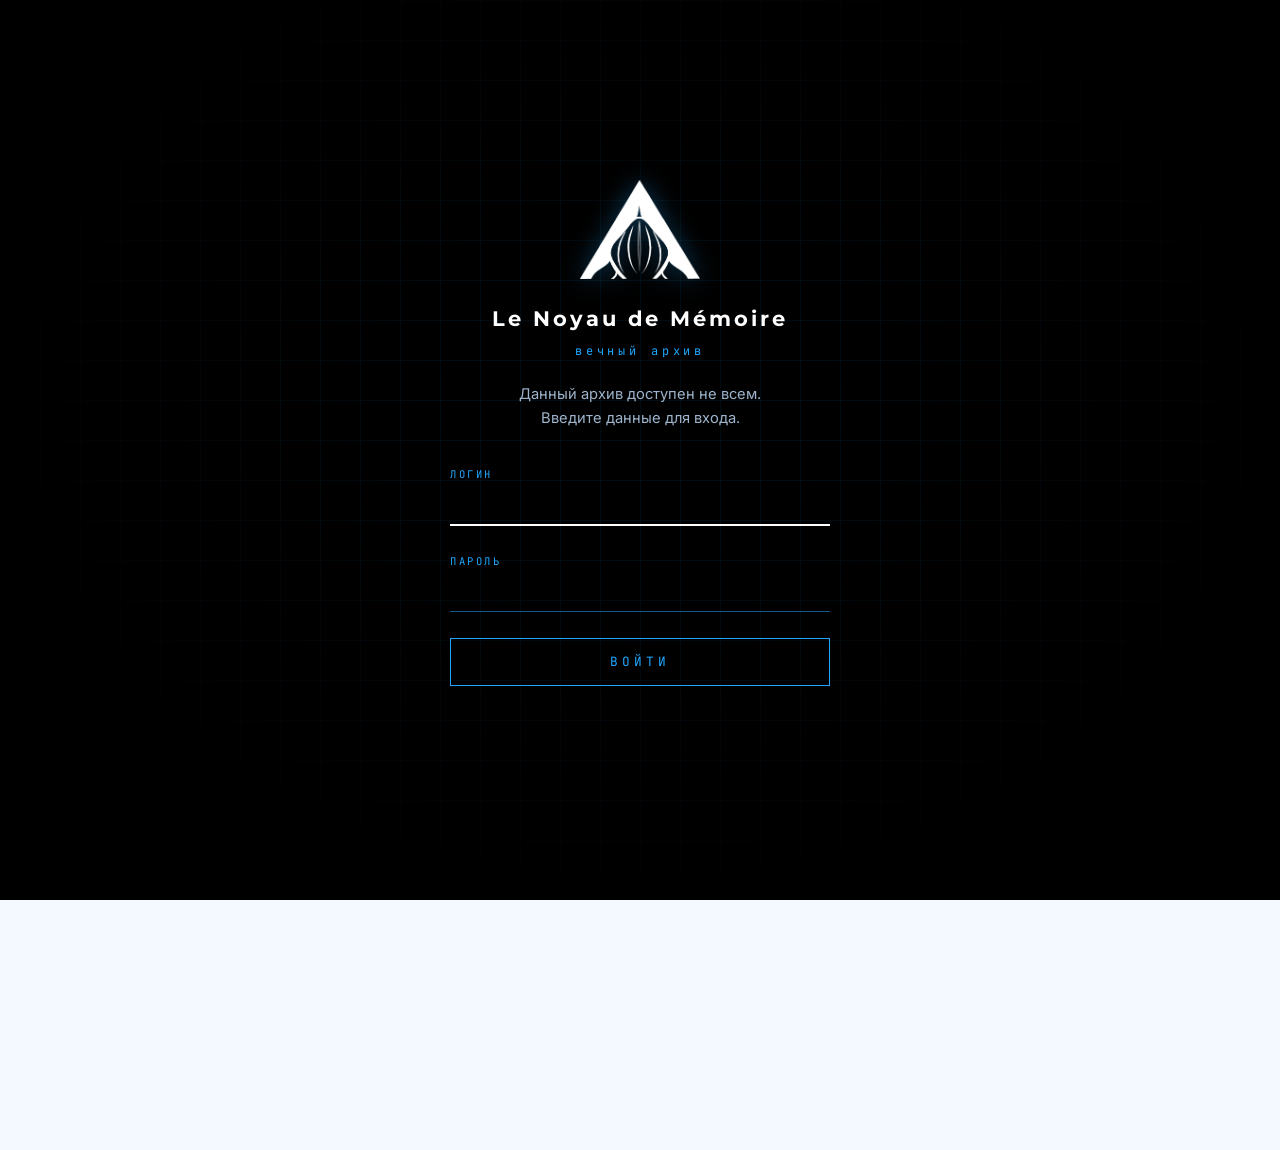
==== index.html @ b9aa5732 "Add files via upload" ====
<!doctype html>
<html lang="ru">
  <head>
    <meta charset="UTF-8" />
    <meta name="viewport" content="width=device-width, initial-scale=1.0" />
    <meta name="robots" content="noindex" />
    <title>Le Noyau de Mémoire — вечный архив</title>
    <link rel="icon" href="data:image/svg+xml,%3Csvg xmlns='http://www.w3.org/2000/svg' viewBox='0 0 32 32'%3E%3Crect width='32' height='32' rx='7' fill='%23000'/%3E%3Ccircle cx='16' cy='16' r='6' fill='%23fff'/%3E%3C/svg%3E" />
    <link rel="preconnect" href="https://fonts.googleapis.com" />
    <link rel="preconnect" href="https://fonts.gstatic.com" crossorigin />
    <link href="https://fonts.googleapis.com/css2?family=Cormorant+Garamond:wght@400;500;600&family=Inter:wght@400;500;600&family=JetBrains+Mono:wght@400;500&family=Montserrat:wght@500;600;700&display=swap" rel="stylesheet" />
    <link rel="stylesheet" href="css/style.css" />
  </head>
  <body class="is-locked">
    <div class="login" id="login">
      <form class="login-card" id="login-form" autocomplete="off" novalidate>
        <div class="login-sigil"><img class="sigil" src="images/logo.png" width="220" height="182" alt="Символ архива" /></div>
        <h2 class="login-name">Le Noyau de Mémoire</h2>
        <p class="login-sub">вечный архив</p>
        <p class="login-warning">Данный архив доступен не всем.<br />Введите данные для входа.</p>
        <label class="login-field">
          <span>ЛОГИН</span>
          <input type="text" id="login-name" autocomplete="off" autocapitalize="off" spellcheck="false" />
        </label>
        <label class="login-field">
          <span>ПАРОЛЬ</span>
          <input type="password" id="login-password" autocomplete="off" />
        </label>
        <button type="submit" class="login-submit">ВОЙТИ</button>
        <p class="login-message" id="login-message" role="status"></p>
      </form>
    </div>
    <div class="grid-backdrop" aria-hidden="true"></div>
    <div class="scan-line" aria-hidden="true"></div>
    <div class="shell" id="shell">
      <header class="site-header">
        <div class="brand">
          <span class="brand-name">Le Noyau de Mémoire</span>
          <span class="brand-sub">вечный архив</span>
        </div>
        <dl class="status-list">
          <div class="status-item">
            <dt>SYSTEM STATUS</dt>
            <dd>ACTIVE <button type="button" class="secret-dot" id="secret-dot" aria-label="Индикатор состояния"></button></dd>
          </div>
          <div class="status-item"><dt>ACCESS LEVEL</dt><dd>RESTRICTED</dd></div>
          <div class="status-item"><dt>SESSION</dt><dd id="session-id"></dd></div>
        </dl>
      </header>
      <section class="hero">
        <div class="hero-top">
          <div class="hero-main">
            <h1 class="hero-title">АРХИВ ЗАСЕКРЕЧЕННЫХ ДАННЫХ</h1>
            <p class="hero-sub">RESTRICTED ACCESS // UNKNOWN ORIGIN</p>
            <p class="hero-text" id="hero-text"></p>
          </div>
          <aside class="hero-emblem">
            <img class="sigil" src="images/logo.png" width="220" height="182" alt="Символ архива" />
            <span class="emblem-caption">SIGIL 001 // LE NOYAU</span>
          </aside>
        </div>
        <dl class="meta-grid" id="meta-grid"></dl>
        <div class="notice" id="notice" role="note"></div>
      </section>
      <nav class="tabs" id="tabs" role="tablist" aria-label="Разделы архива"></nav>
      <main class="panel" id="panel" role="tabpanel"></main>
      <footer class="site-footer">
        <span>LE NOYAU DE MÉMOIRE // ВЕЧНЫЙ АРХИВ</span>
        <span>RECORDS PRESERVED</span>
        <span>END OF AVAILABLE DATA</span>
        <span class="footer-status">SYSTEM STATUS: OPERATIONAL</span>
      </footer>
    </div>
    <script src="js/data.js"></script>
    <script src="js/images.js"></script>
    <script src="js/main.js"></script>
    <script src="js/login.js"></script>
  </body>
</html>
---- css/style.css ----
:root {
  --white: #ffffff;
  --cold-white: #f4f9ff;
  --ice: #e6f1fc;
  --pale-blue: #cfe4f8;
  --electric: #1fa7ff;
  --steel: #5d7a99;
  --grey: #8a9bb0;
  --graphite: #1c2430;
  --navy: #07122b;
  --ink: #0e1a2e;
  --font-display: 'Montserrat', 'Segoe UI', Arial, sans-serif;
  --font-body: 'Inter', 'Segoe UI', Arial, sans-serif;
  --font-mono: 'JetBrains Mono', 'Consolas', 'Courier New', monospace;
  --font-serif: 'Cormorant Garamond', Georgia, 'Times New Roman', serif;
}

* { box-sizing: border-box; margin: 0; padding: 0; }

html, body { min-height: 100%; overflow-x: hidden; }

body {
  background: var(--cold-white);
  color: var(--ink);
  font-family: var(--font-body);
  font-size: 17px;
  line-height: 1.7;
  -webkit-font-smoothing: antialiased;
}

button { font: inherit; color: inherit; background: none; border: 0; cursor: pointer; }
button:focus-visible { outline: 2px solid var(--electric); outline-offset: 2px; }
.mono { font-family: var(--font-mono); letter-spacing: 0.06em; }
.muted { color: var(--steel); font-size: 0.9rem; }

.grid-backdrop {
  position: fixed; inset: 0; z-index: 0; pointer-events: none;
  background-image:
    linear-gradient(rgba(31,167,255,0.07) 1px, transparent 1px),
    linear-gradient(90deg, rgba(31,167,255,0.07) 1px, transparent 1px),
    linear-gradient(rgba(31,167,255,0.14) 1px, transparent 1px),
    linear-gradient(90deg, rgba(31,167,255,0.14) 1px, transparent 1px);
  background-size: 24px 24px, 24px 24px, 120px 120px, 120px 120px;
  mask-image: radial-gradient(ellipse at 50% 30%, #000 30%, transparent 85%);
  -webkit-mask-image: radial-gradient(ellipse at 50% 30%, #000 30%, transparent 85%);
}

.scan-line {
  position: fixed; left: 0; right: 0; top: 0; height: 2px; z-index: 1; pointer-events: none;
  background: linear-gradient(90deg, transparent, var(--electric), transparent);
  opacity: 0.35;
  animation: scan 14s linear infinite;
}

@keyframes scan { from { transform: translateY(-4vh); } to { transform: translateY(104vh); } }

.shell {
  position: relative; z-index: 2; max-width: 1180px; margin: 0 auto;
  padding: 0 24px 32px; transition: opacity 0.9s ease, filter 0.9s ease;
}
.shell.is-fading, .shell.is-message { opacity: 0; filter: blur(3px); }

.site-header {
  display: flex; flex-wrap: wrap; justify-content: space-between; align-items: flex-end; gap: 16px;
  padding: 22px 0 16px; border-bottom: 1px solid var(--electric);
  box-shadow: 0 1px 12px rgba(31,167,255,0.25);
}
.brand { display: flex; flex-direction: column; }
.brand-name { font-family: var(--font-display); font-weight: 700; letter-spacing: 0.14em; font-size: 1.1rem; }
.brand-sub { font-family: var(--font-mono); font-size: 0.68rem; letter-spacing: 0.22em; color: var(--steel); }

.status-list { display: flex; flex-wrap: wrap; gap: 8px 28px; font-family: var(--font-mono); font-size: 0.7rem; letter-spacing: 0.12em; }
.status-item { display: flex; flex-direction: column; }
.status-item dt { color: var(--grey); }
.status-item dd { display: flex; align-items: center; gap: 6px; color: var(--graphite); }

.secret-dot {
  position: relative; width: 22px; height: 22px; margin: -6px -4px; border-radius: 50%;
}
.secret-dot::before {
  content: ''; position: absolute; top: 50%; left: 50%; width: 7px; height: 7px; margin: -3.5px 0 0 -3.5px;
  border-radius: 50%; background: var(--electric);
  box-shadow: 0 0 6px rgba(31,167,255,0.7);
  animation: pulse 2.6s ease-in-out infinite;
}
.secret-dot[data-level='1']::before { box-shadow: 0 0 9px 1px var(--electric); }
.secret-dot[data-level='2']::before { box-shadow: 0 0 12px 3px var(--electric); }
.secret-dot[data-level='3']::before { box-shadow: 0 0 16px 5px var(--electric); background: #6fcaff; }
.secret-dot[data-level='4']::before { box-shadow: 0 0 22px 8px var(--electric); background: #b4e4ff; }

@keyframes pulse { 0%, 100% { opacity: 0.55; } 50% { opacity: 1; } }

.hero { text-align: center; padding: 56px 0 36px; animation: rise 0.8s ease both; }
.hero-title {
  font-family: var(--font-display); font-weight: 700; font-size: clamp(1.35rem, 4.6vw, 3.3rem);
  letter-spacing: 0.07em; line-height: 1.1; color: var(--navy);
}
.hero-sub { margin-top: 14px; font-family: var(--font-mono); font-size: 0.82rem; letter-spacing: 0.3em; color: var(--electric); }
.hero-text { max-width: 620px; margin: 26px auto 0; font-size: 1.05rem; color: var(--graphite); }

.meta-grid {
  display: flex; flex-wrap: wrap; justify-content: center; gap: 0; margin: 38px auto 0;
  max-width: 900px; background: var(--navy); color: var(--cold-white);
  border-top: 2px solid var(--electric);
}
.meta-grid > div { flex: 1 1 150px; padding: 14px 18px; text-align: left; border-left: 1px solid rgba(31,167,255,0.3); }
.meta-grid > div:first-child { border-left: 0; }
.meta-grid dt { font-family: var(--font-mono); font-size: 0.62rem; letter-spacing: 0.2em; color: var(--electric); }
.meta-grid dd { font-family: var(--font-mono); font-size: 0.86rem; letter-spacing: 0.08em; }

.tabs {
  display: flex; gap: 4px; overflow-x: auto; border-bottom: 1px solid var(--pale-blue);
  scrollbar-width: none;
}
.tabs::-webkit-scrollbar { display: none; }
.tab {
  flex: 0 0 auto; display: flex; align-items: baseline; gap: 10px; min-height: 48px; padding: 10px 18px;
  font-family: var(--font-mono); font-size: 0.78rem; letter-spacing: 0.14em; color: var(--steel);
  border-bottom: 2px solid transparent; transition: color 0.25s, border-color 0.25s, background 0.25s;
}
.tab:hover { color: var(--navy); background: rgba(31,167,255,0.06); }
.tab[aria-selected='true'] {
  color: var(--navy); border-bottom-color: var(--electric);
  background: linear-gradient(to top, rgba(31,167,255,0.14), transparent);
}
.tab-number { color: var(--electric); }

.panel { padding: 36px 0 20px; animation: rise 0.5s ease both; min-height: 320px; }

@keyframes rise { from { opacity: 0; transform: translateY(10px); } to { opacity: 1; transform: none; } }

.panel-title, .doc-title { font-family: var(--font-display); font-weight: 600; letter-spacing: 0.04em; color: var(--navy); }
.panel-title { font-size: 1.5rem; margin-bottom: 12px; }

.overview { display: grid; grid-template-columns: 1.2fr 1fr; gap: 32px; align-items: start; }
.overview-text p + p { margin-top: 10px; }
.featured {
  background: var(--navy); color: var(--cold-white); padding: 26px; position: relative;
  border-left: 3px solid var(--electric);
  box-shadow: 0 0 0 1px rgba(31,167,255,0.25), 0 12px 40px rgba(7,18,43,0.18);
}
.featured-tag, .restricted-tag { font-family: var(--font-mono); font-size: 0.66rem; letter-spacing: 0.22em; color: var(--electric); }
.featured h4 { font-family: var(--font-display); font-size: 1.25rem; margin: 8px 0; }
.featured p { font-size: 0.95rem; color: #c9dcf0; }
.featured-link {
  margin-top: 18px; padding: 10px 16px; font-family: var(--font-mono); font-size: 0.72rem; letter-spacing: 0.18em;
  border: 1px solid var(--electric); color: var(--electric); transition: background 0.25s, color 0.25s;
}
.featured-link:hover { background: var(--electric); color: var(--navy); }

.documents { display: grid; grid-template-columns: 220px 1fr; gap: 40px; align-items: start; }
.doc-list { list-style: none; position: sticky; top: 16px; }
.doc-list-item {
  display: flex; flex-direction: column; width: 100%; text-align: left; padding: 12px 14px;
  border-left: 2px solid var(--pale-blue); font-size: 0.92rem; line-height: 1.35; transition: all 0.25s;
}
.doc-list-item .mono { font-size: 0.68rem; color: var(--electric); }
.doc-list-item:hover, .doc-list-item[aria-current='true'] { border-left-color: var(--electric); background: rgba(31,167,255,0.08); }

.doc-reader {
  max-width: 720px; padding: 34px 40px; background: rgba(255,255,255,0.78);
  border: 1px solid var(--pale-blue); border-top: 2px solid var(--electric);
  box-shadow: 0 10px 40px rgba(31,100,170,0.08); animation: rise 0.5s ease both;
}
.doc-meta { display: flex; flex-wrap: wrap; gap: 6px 22px; font-size: 0.68rem; color: var(--steel); padding-bottom: 14px; border-bottom: 1px solid var(--pale-blue); }
.doc-title { font-size: clamp(1.5rem, 4vw, 2.1rem); margin: 22px 0 8px; line-height: 1.2; }
.doc-section { margin-top: 34px; }
.doc-heading {
  font-family: var(--font-display); font-weight: 600; font-size: 1.15rem; letter-spacing: 0.1em; text-transform: uppercase;
  padding-bottom: 8px; margin-bottom: 14px; border-bottom: 1px solid var(--electric); color: var(--navy);
}
.doc-subheading { font-family: var(--font-display); font-size: 1rem; font-weight: 600; margin: 22px 0 6px; color: var(--steel); }
.doc-section p { margin-bottom: 12px; }
.doc-section ul { margin: 0 0 14px 4px; list-style: none; }
.doc-section li { position: relative; padding-left: 22px; margin-bottom: 4px; }
.doc-section li::before { content: ''; position: absolute; left: 2px; top: 0.78em; width: 8px; height: 1px; background: var(--electric); }
.doc-empty { font-family: var(--font-mono); font-size: 0.78rem; letter-spacing: 0.14em; color: var(--grey); border: 1px dashed var(--pale-blue); padding: 14px; }

.restricted-block {
  margin: 22px 0; padding: 22px 26px; background: var(--navy); color: var(--cold-white);
  border-left: 3px solid var(--electric); box-shadow: inset 0 0 40px rgba(31,167,255,0.08);
}
.restricted-block h4 { font-family: var(--font-display); font-size: 1.1rem; margin: 6px 0 12px; }
.restricted-block li::before { background: var(--electric); }
.restricted-panel { max-width: 720px; }

.records { display: flex; flex-direction: column; }
.record-row {
  display: grid; grid-template-columns: 110px 1fr 110px 110px; gap: 16px; align-items: center; text-align: left;
  padding: 14px 12px; border-bottom: 1px solid var(--pale-blue); font-size: 0.95rem; transition: background 0.25s;
}
button.record-row:hover { background: rgba(31,167,255,0.08); }
.record-head { font-size: 0.66rem; color: var(--grey); letter-spacing: 0.2em; }
.record-row .mono { font-size: 0.74rem; }

.evidence {
  display: grid; grid-template-columns: repeat(4, 1fr); gap: 22px; max-width: 980px; margin: 0 auto;
}

.frame {
  position: relative; padding: 10px; background: rgba(255,255,255,0.6); border: 1px solid rgba(31,167,255,0.55);
  box-shadow: inset 0 0 18px rgba(31,167,255,0.1), 0 0 0 rgba(31,167,255,0);
  transition: box-shadow 0.35s, transform 0.35s; backdrop-filter: blur(4px);
}
.frame:hover { transform: translateY(-3px); box-shadow: inset 0 0 18px rgba(31,167,255,0.18), 0 0 22px rgba(31,167,255,0.35); }
.frame-window {
  position: relative; display: flex; align-items: center; justify-content: center; width: 100%; aspect-ratio: 1 / 1;
  overflow: hidden; background: var(--ice);
}
.frame-window img { max-width: 100%; max-height: 100%; width: auto; height: auto; object-fit: contain; transition: transform 0.5s; }
.frame:hover .frame-window img { transform: scale(1.04); }
.frame-scan {
  position: absolute; left: 0; right: 0; top: 0; height: 40%; pointer-events: none;
  background: linear-gradient(to bottom, transparent, rgba(31,167,255,0.16), transparent);
  animation: hologram 5s ease-in-out infinite;
}
@keyframes hologram { 0% { transform: translateY(-100%); } 100% { transform: translateY(260%); } }
.frame-placeholder {
  font-family: var(--font-mono); font-size: 0.7rem; letter-spacing: 0.2em; color: var(--steel); text-align: center; padding: 8px;
  background-image: repeating-linear-gradient(45deg, rgba(31,167,255,0.08) 0 6px, transparent 6px 12px);
  width: 100%; height: 100%; display: flex; align-items: center; justify-content: center;
}
.frame figcaption { display: flex; flex-direction: column; margin-top: 10px; font-family: var(--font-mono); font-size: 0.6rem; letter-spacing: 0.14em; color: var(--steel); }
.frame-number { color: var(--navy); font-size: 0.68rem; }
.frame-status { color: var(--electric); }
.corner { position: absolute; width: 12px; height: 12px; border: 0 solid var(--electric); }
.corner-tl { top: -1px; left: -1px; border-top-width: 2px; border-left-width: 2px; }
.corner-tr { top: -1px; right: -1px; border-top-width: 2px; border-right-width: 2px; }
.corner-bl { bottom: -1px; left: -1px; border-bottom-width: 2px; border-left-width: 2px; }
.corner-br { bottom: -1px; right: -1px; border-bottom-width: 2px; border-right-width: 2px; }

.lightbox {
  position: fixed; inset: 0; z-index: 50; display: flex; align-items: center; justify-content: center; padding: 24px;
  background: rgba(7,18,43,0.92); cursor: zoom-out; animation: fade 0.3s ease both;
}
.lightbox img { max-width: 100%; max-height: 88vh; object-fit: contain; border: 1px solid var(--electric); box-shadow: 0 0 40px rgba(31,167,255,0.3); }
.lightbox-label { position: absolute; bottom: 18px; font-family: var(--font-mono); font-size: 0.68rem; letter-spacing: 0.2em; color: var(--electric); }

@keyframes fade { from { opacity: 0; } to { opacity: 1; } }

.site-footer {
  display: flex; flex-wrap: wrap; justify-content: space-between; gap: 8px 24px; margin-top: 56px; padding-top: 14px;
  border-top: 1px solid var(--electric); font-family: var(--font-mono); font-size: 0.64rem; letter-spacing: 0.18em; color: var(--steel);
}
.footer-status { color: var(--electric); }

.transmission {
  position: fixed; inset: 0; z-index: 100; display: flex; align-items: center; justify-content: center;
  background: var(--navy); opacity: 0; animation: fade 0.9s ease forwards;
}
.transmission span { opacity: 0; font-family: var(--font-mono); letter-spacing: 0.4em; font-size: clamp(0.8rem, 3vw, 1.1rem); color: var(--electric); text-shadow: 0 0 12px rgba(31,167,255,0.7); }
.transmission.is-message span { animation: fade 0.8s ease 0.1s forwards, flicker 1.6s steps(1) 0.9s; }

@keyframes flicker { 0% { opacity: 1; } 35% { opacity: 0.55; } 40% { opacity: 1; } 70% { opacity: 0.7; } 100% { opacity: 1; } }

.signal { position: fixed; inset: 0; background: #02040a; overflow: hidden; animation: fade 1.2s ease both; }
.signal-image { position: absolute; inset: 0; width: 100%; height: 100%; object-fit: contain; animation: shimmer 7s ease-in-out infinite; }
.signal-placeholder {
  position: absolute; inset: 0;
  background:
    repeating-radial-gradient(circle at 50% 45%, transparent 0 46px, rgba(31,167,255,0.18) 47px 48px),
    radial-gradient(circle at 50% 45%, #0b1d3f 0%, #02040a 70%);
}
.signal-noise {
  position: absolute; inset: 0; pointer-events: none; opacity: 0.07; mix-blend-mode: screen;
  background-image: repeating-linear-gradient(0deg, rgba(255,255,255,0.8) 0 1px, transparent 1px 3px);
  animation: noise 0.6s steps(3) infinite;
}
.signal-caption {
  position: absolute; left: 0; right: 0; bottom: 6vh; padding: 0 16px; text-align: center; opacity: 0;
  font-family: var(--font-serif); font-weight: 500; font-size: clamp(2rem, 6vw, 4rem); letter-spacing: 0.14em;
  color: #e4f3ff; text-shadow: 0 0 18px rgba(31,167,255,0.75), 0 2px 18px rgba(0,0,0,0.9);
}
.signal-caption.is-visible { animation: caption 2.4s ease 0.6s forwards; }
.signal-exit {
  position: absolute; top: 14px; right: 16px; min-width: 44px; min-height: 44px; font-family: var(--font-mono);
  font-size: 0.64rem; letter-spacing: 0.2em; color: rgba(160,210,255,0.28); transition: color 0.3s;
}
.signal-exit:hover { color: rgba(160,210,255,0.9); }

@keyframes caption { from { opacity: 0; transform: translateY(8px); filter: blur(6px); } to { opacity: 1; transform: none; filter: none; } }
@keyframes shimmer { 0%, 100% { opacity: 1; } 48% { opacity: 1; } 50% { opacity: 0.93; } 52% { opacity: 1; } }
@keyframes noise { 0% { transform: translateY(0); } 100% { transform: translateY(3px); } }

@media (max-width: 960px) {
  .evidence { grid-template-columns: repeat(2, 1fr); max-width: 560px; }
  .overview, .documents { grid-template-columns: 1fr; }
  .doc-list { position: static; display: flex; overflow-x: auto; }
  .doc-list-item { white-space: nowrap; }
}

@media (max-width: 640px) {
  body { font-size: 16px; }
  .shell { padding: 0 16px 24px; }
  .hero { padding: 36px 0 28px; }
  .doc-reader { padding: 22px 18px; }
  .meta-grid > div { flex-basis: 50%; border-left: 0; border-top: 1px solid rgba(31,167,255,0.25); }
  .record-row { grid-template-columns: 1fr 1fr; gap: 4px 12px; }
  .record-head { display: none; }
  .evidence { gap: 14px; }
  .site-footer { flex-direction: column; }
}

@media (prefers-reduced-motion: reduce) {
  *, *::before, *::after { animation-duration: 0.01ms !important; animation-iteration-count: 1 !important; transition-duration: 0.01ms !important; }
  .scan-line { display: none; }
}

.signal-body { overflow: hidden; background: #02040a; }
.signal-image { display: none; }
.signal-image.is-ready { display: block; }
.signal-placeholder { display: none; }
.signal-placeholder.is-ready { display: block; }
a.signal-exit { display: flex; align-items: center; justify-content: center; text-decoration: none; }

.sigil {
  display: block; width: 100%; max-width: 220px; height: auto; --logo-tone: brightness(0);
  filter: var(--logo-tone) drop-shadow(0 0 12px rgba(31,167,255,0.35)); animation: sigil-glow 5s ease-in-out infinite;
}
@keyframes sigil-glow { 0%, 100% { filter: var(--logo-tone) drop-shadow(0 0 8px rgba(31,167,255,0.25)); } 50% { filter: var(--logo-tone) drop-shadow(0 0 18px rgba(31,167,255,0.55)); } }

.hero-top { display: grid; grid-template-columns: 1fr 220px; align-items: center; gap: 32px; }
.hero-emblem { display: flex; flex-direction: column; align-items: center; gap: 10px; }
.emblem-caption { font-family: var(--font-mono); font-size: 0.6rem; letter-spacing: 0.22em; color: var(--steel); text-align: center; }

.notice {
  max-width: 900px; margin: 18px auto 0; padding: 18px 22px; text-align: left; background: rgba(255,255,255,0.85);
  border: 1px solid var(--pale-blue); border-left: 3px solid var(--navy); box-shadow: inset 0 0 24px rgba(31,167,255,0.08);
}
.notice-tag { display: block; margin-bottom: 8px; font-family: var(--font-mono); font-size: 0.66rem; letter-spacing: 0.24em; color: var(--electric); }
.notice-line { display: flex; align-items: center; gap: 12px; font-family: var(--font-display); font-weight: 600; font-size: 0.98rem; line-height: 1.5; color: var(--navy); }
.notice-line + .notice-line { margin-top: 4px; }
.notice-dot { flex: 0 0 auto; width: 7px; height: 7px; border-radius: 50%; background: var(--navy); animation: pulse 2.2s ease-in-out infinite; }

body.is-locked { overflow: hidden; }
body.is-locked .shell, body.is-locked .grid-backdrop, body.is-locked .scan-line { visibility: hidden; }

.login {
  position: fixed; inset: 0; z-index: 200; display: flex; align-items: center; justify-content: center; padding: 24px;
  overflow-y: auto; background: #000; color: #e4f3ff; transition: opacity 0.8s ease;
}
.login::before {
  content: ''; position: absolute; inset: 0; pointer-events: none;
  background-image: linear-gradient(rgba(31,167,255,0.07) 1px, transparent 1px), linear-gradient(90deg, rgba(31,167,255,0.07) 1px, transparent 1px);
  background-size: 40px 40px;
  mask-image: radial-gradient(ellipse at 50% 45%, #000 20%, transparent 75%);
  -webkit-mask-image: radial-gradient(ellipse at 50% 45%, #000 20%, transparent 75%);
}
.login.is-granted { opacity: 0; pointer-events: none; }
.login-card { position: relative; width: 100%; max-width: 380px; margin: auto; text-align: center; }
.login-sigil .sigil { width: 120px; margin: 0 auto 22px; --logo-tone: brightness(1); }
.login-name { font-family: var(--font-display); font-weight: 700; font-size: 1.3rem; letter-spacing: 0.14em; color: #fff; }
.login-sub { margin-top: 4px; font-family: var(--font-mono); font-size: 0.75rem; letter-spacing: 0.32em; color: var(--electric); }
.login-warning { margin: 22px 0 28px; font-size: 0.92rem; line-height: 1.6; color: #9db4cc; }
.login-field { display: block; margin-bottom: 20px; text-align: left; }
.login-field span { font-family: var(--font-mono); font-size: 0.66rem; letter-spacing: 0.24em; color: var(--electric); }
.login-field input {
  display: block; width: 100%; padding: 8px 2px; background: transparent; border: 0; border-radius: 0;
  border-bottom: 1px solid rgba(31,167,255,0.55); outline: none; color: #fff; font-family: var(--font-mono); font-size: 16px; letter-spacing: 0.08em;
}
.login-field input:focus { border-bottom-color: #fff; box-shadow: 0 1px 0 #fff; }
.login-submit {
  width: 100%; min-height: 48px; margin-top: 6px; border: 1px solid var(--electric); color: var(--electric);
  font-family: var(--font-mono); font-size: 0.8rem; letter-spacing: 0.3em; transition: background 0.25s, color 0.25s;
}
.login-submit:hover { background: var(--electric); color: #000; }
.login-message { min-height: 1.6em; margin-top: 16px; font-family: var(--font-mono); font-size: 0.7rem; letter-spacing: 0.18em; color: #e4f3ff; }
.login-card.is-denied { animation: shake 0.4s ease; }
@keyframes shake { 0%, 100% { transform: translateX(0); } 25% { transform: translateX(-8px); } 75% { transform: translateX(8px); } }

@media (max-width: 900px) {
  .hero-top { grid-template-columns: 1fr; gap: 18px; }
  .hero-emblem { order: -1; }
  .sigil { max-width: 130px; }
}
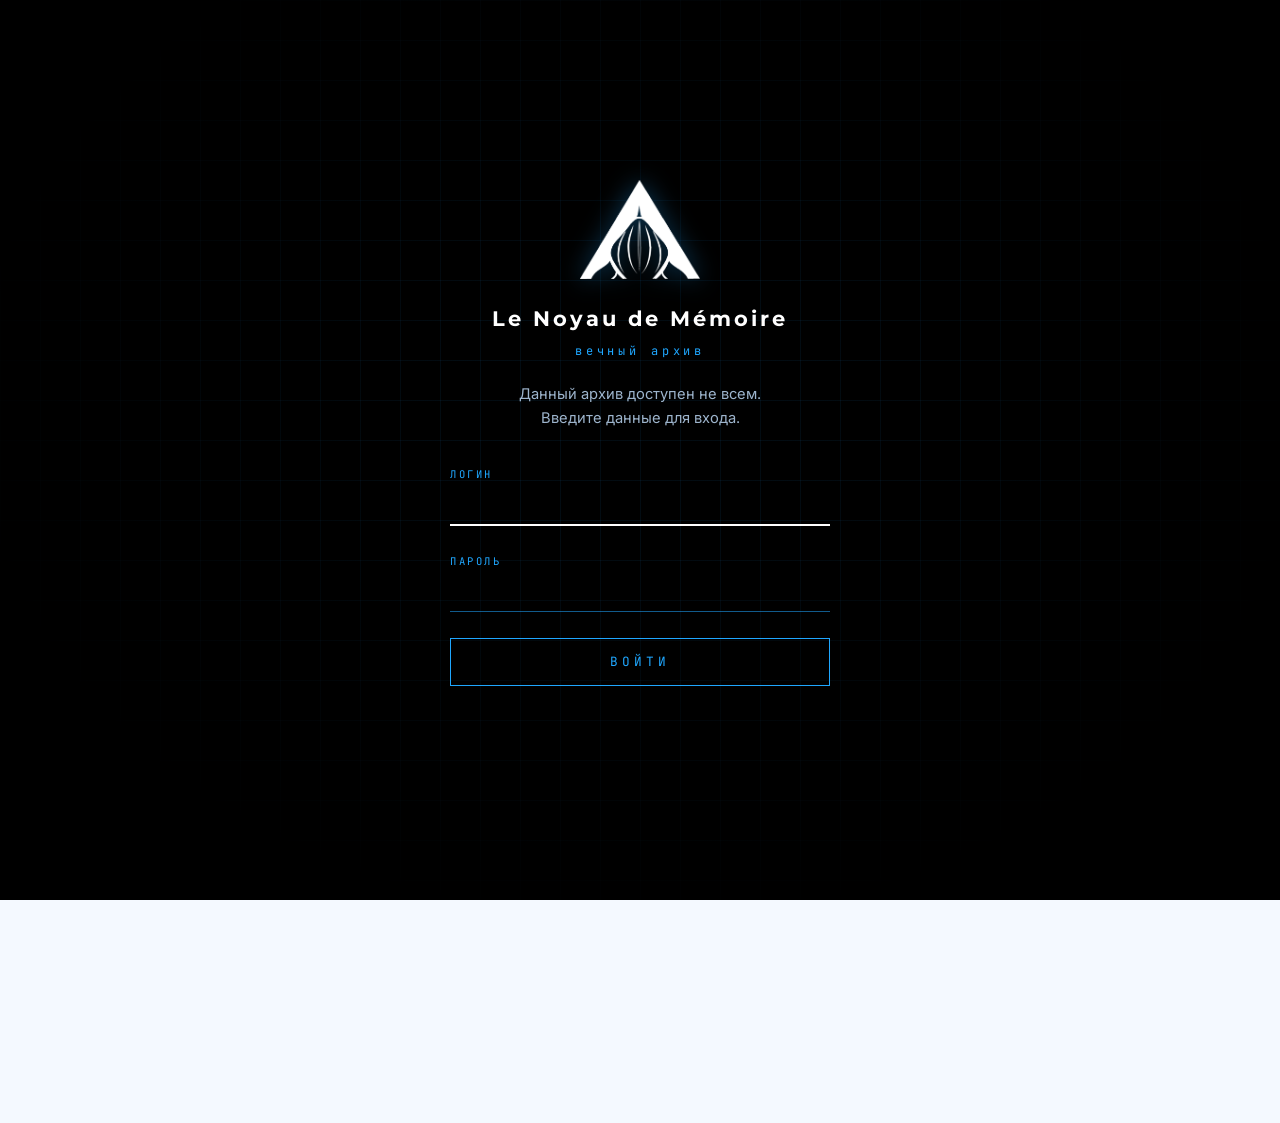
==== commit 1add6d43: "Update index.html" ====
--- a/index.html
+++ b/index.html
@@ -50,7 +50,7 @@
       <section class="hero">
         <div class="hero-top">
           <div class="hero-main">
-            <h1 class="hero-title">АРХИВ ЗАСЕКРЕЧЕННЫХ ДАННЫХ</h1>
+            <h1 class="hero-title">АРХИВ ДАННЫХ AR98</h1>
             <p class="hero-sub">RESTRICTED ACCESS // UNKNOWN ORIGIN</p>
             <p class="hero-text" id="hero-text"></p>
           </div>
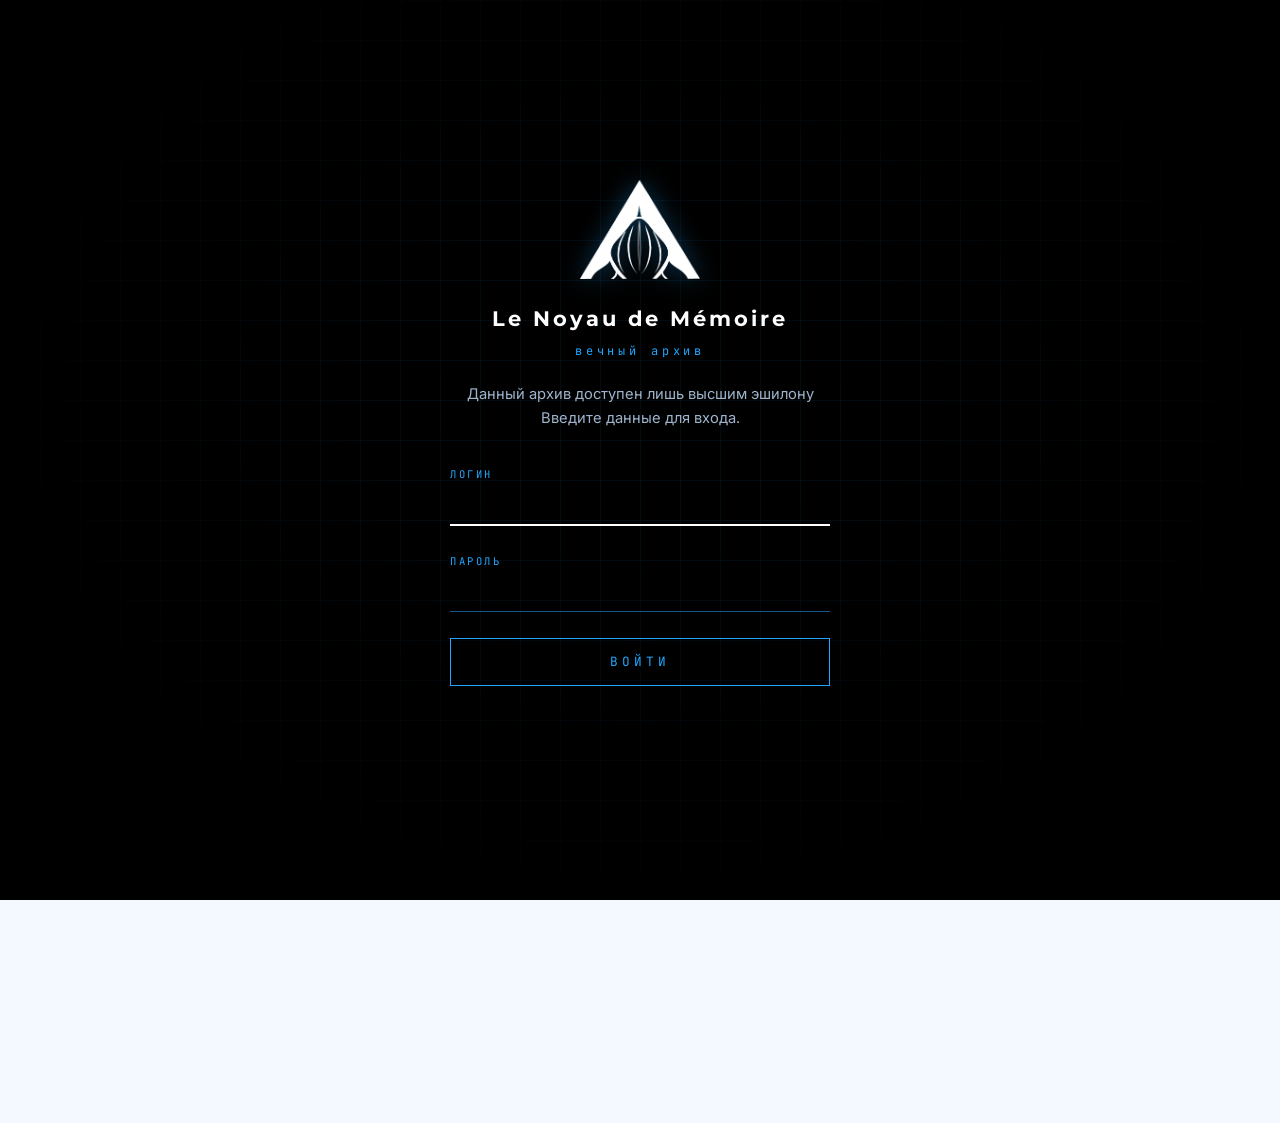
==== commit 80a97e3a: "Update index.html" ====
--- a/index.html
+++ b/index.html
@@ -17,7 +17,7 @@
         <div class="login-sigil"><img class="sigil" src="images/logo.png" width="220" height="182" alt="Символ архива" /></div>
         <h2 class="login-name">Le Noyau de Mémoire</h2>
         <p class="login-sub">вечный архив</p>
-        <p class="login-warning">Данный архив доступен не всем.<br />Введите данные для входа.</p>
+        <p class="login-warning">Данный архив доступен лишь высшим эшилону<br />Введите данные для входа.</p>
         <label class="login-field">
           <span>ЛОГИН</span>
           <input type="text" id="login-name" autocomplete="off" autocapitalize="off" spellcheck="false" />
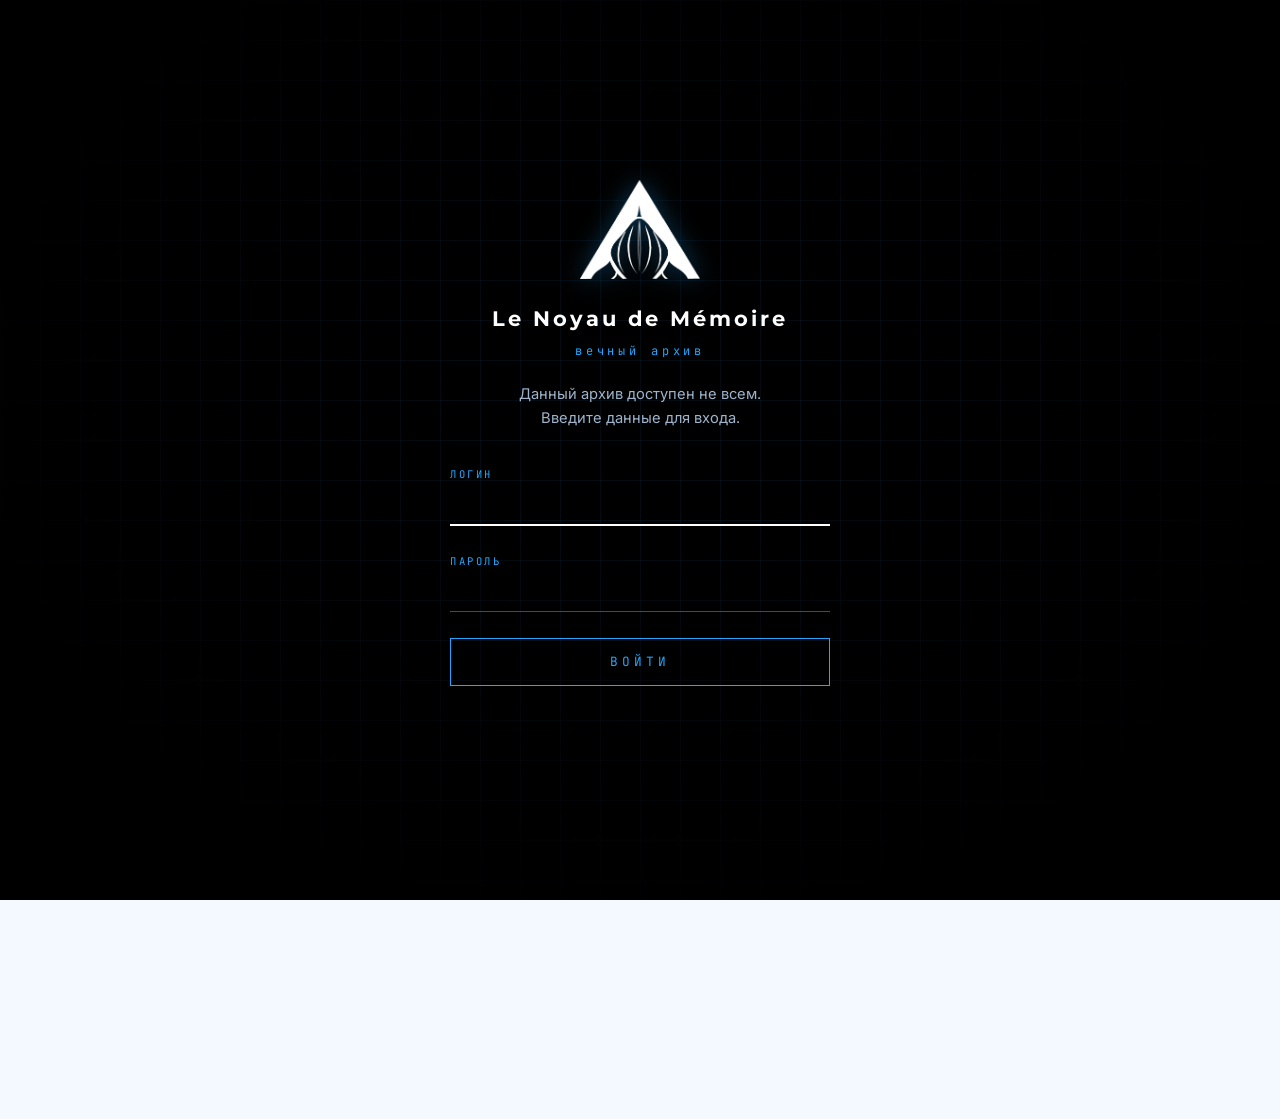
==== commit 6983dd7b: "Update index.html" ====
--- a/index.html
+++ b/index.html
@@ -12,12 +12,18 @@
     <link rel="stylesheet" href="css/style.css" />
   </head>
   <body class="is-locked">
+    <svg class="svg-defs" width="0" height="0" aria-hidden="true" focusable="false">
+      <filter id="logo-slate" color-interpolation-filters="sRGB">
+        <feFlood flood-color="#425363" />
+        <feComposite in2="SourceAlpha" operator="in" />
+      </filter>
+    </svg>
     <div class="login" id="login">
       <form class="login-card" id="login-form" autocomplete="off" novalidate>
         <div class="login-sigil"><img class="sigil" src="images/logo.png" width="220" height="182" alt="Символ архива" /></div>
         <h2 class="login-name">Le Noyau de Mémoire</h2>
         <p class="login-sub">вечный архив</p>
-        <p class="login-warning">Данный архив доступен лишь высшим эшилону<br />Введите данные для входа.</p>
+        <p class="login-warning">Данный архив доступен не всем.<br />Введите данные для входа.</p>
         <label class="login-field">
           <span>ЛОГИН</span>
           <input type="text" id="login-name" autocomplete="off" autocapitalize="off" spellcheck="false" />
@@ -43,14 +49,15 @@
             <dt>SYSTEM STATUS</dt>
             <dd>ACTIVE <button type="button" class="secret-dot" id="secret-dot" aria-label="Индикатор состояния"></button></dd>
           </div>
-          <div class="status-item"><dt>ACCESS LEVEL</dt><dd>RESTRICTED</dd></div>
+          <div class="status-item"><dt>ACCESS LEVEL</dt><dd id="access-level">RESTRICTED</dd></div>
           <div class="status-item"><dt>SESSION</dt><dd id="session-id"></dd></div>
+          <div class="status-item"><dt>OPERATOR</dt><dd><span id="operator-name"></span><button type="button" class="logout-link" id="logout">ВЫЙТИ</button></dd></div>
         </dl>
       </header>
       <section class="hero">
         <div class="hero-top">
           <div class="hero-main">
-            <h1 class="hero-title">АРХИВ ДАННЫХ AR98</h1>
+            <h1 class="hero-title">АРХИВ ЗАСЕКРЕЧЕННЫХ ДАННЫХ</h1>
             <p class="hero-sub">RESTRICTED ACCESS // UNKNOWN ORIGIN</p>
             <p class="hero-text" id="hero-text"></p>
           </div>
@@ -73,7 +80,7 @@
     </div>
     <script src="js/data.js"></script>
     <script src="js/images.js"></script>
+    <script src="js/login.js"></script>
     <script src="js/main.js"></script>
-    <script src="js/login.js"></script>
   </body>
 </html>
--- a/css/style.css
+++ b/css/style.css
@@ -9,6 +9,15 @@
   --graphite: #1c2430;
   --navy: #07122b;
   --ink: #0e1a2e;
+  --accent-rgb: 31,167,255;
+  --grid-rgb: 31,167,255;
+  --card-rgb: 255,255,255;
+  --overlay-rgb: 7,18,43;
+  --on-dark: #1fa7ff;
+  --on-dark-text: #c9dcf0;
+  --dot-hi-1: #6fcaff;
+  --dot-hi-2: #b4e4ff;
+  --logo-tone: brightness(0);
   --font-display: 'Montserrat', 'Segoe UI', Arial, sans-serif;
   --font-body: 'Inter', 'Segoe UI', Arial, sans-serif;
   --font-mono: 'JetBrains Mono', 'Consolas', 'Courier New', monospace;
@@ -36,10 +45,10 @@
 .grid-backdrop {
   position: fixed; inset: 0; z-index: 0; pointer-events: none;
   background-image:
-    linear-gradient(rgba(31,167,255,0.07) 1px, transparent 1px),
-    linear-gradient(90deg, rgba(31,167,255,0.07) 1px, transparent 1px),
-    linear-gradient(rgba(31,167,255,0.14) 1px, transparent 1px),
-    linear-gradient(90deg, rgba(31,167,255,0.14) 1px, transparent 1px);
+    linear-gradient(rgba(var(--grid-rgb),0.07) 1px, transparent 1px),
+    linear-gradient(90deg, rgba(var(--grid-rgb),0.07) 1px, transparent 1px),
+    linear-gradient(rgba(var(--grid-rgb),0.14) 1px, transparent 1px),
+    linear-gradient(90deg, rgba(var(--grid-rgb),0.14) 1px, transparent 1px);
   background-size: 24px 24px, 24px 24px, 120px 120px, 120px 120px;
   mask-image: radial-gradient(ellipse at 50% 30%, #000 30%, transparent 85%);
   -webkit-mask-image: radial-gradient(ellipse at 50% 30%, #000 30%, transparent 85%);
@@ -63,7 +72,7 @@
 .site-header {
   display: flex; flex-wrap: wrap; justify-content: space-between; align-items: flex-end; gap: 16px;
   padding: 22px 0 16px; border-bottom: 1px solid var(--electric);
-  box-shadow: 0 1px 12px rgba(31,167,255,0.25);
+  box-shadow: 0 1px 12px rgba(var(--accent-rgb),0.25);
 }
 .brand { display: flex; flex-direction: column; }
 .brand-name { font-family: var(--font-display); font-weight: 700; letter-spacing: 0.14em; font-size: 1.1rem; }
@@ -80,13 +89,13 @@
 .secret-dot::before {
   content: ''; position: absolute; top: 50%; left: 50%; width: 7px; height: 7px; margin: -3.5px 0 0 -3.5px;
   border-radius: 50%; background: var(--electric);
-  box-shadow: 0 0 6px rgba(31,167,255,0.7);
+  box-shadow: 0 0 6px rgba(var(--accent-rgb),0.7);
   animation: pulse 2.6s ease-in-out infinite;
 }
 .secret-dot[data-level='1']::before { box-shadow: 0 0 9px 1px var(--electric); }
 .secret-dot[data-level='2']::before { box-shadow: 0 0 12px 3px var(--electric); }
-.secret-dot[data-level='3']::before { box-shadow: 0 0 16px 5px var(--electric); background: #6fcaff; }
-.secret-dot[data-level='4']::before { box-shadow: 0 0 22px 8px var(--electric); background: #b4e4ff; }
+.secret-dot[data-level='3']::before { box-shadow: 0 0 16px 5px var(--electric); background: var(--dot-hi-1); }
+.secret-dot[data-level='4']::before { box-shadow: 0 0 22px 8px var(--electric); background: var(--dot-hi-2); }
 
 @keyframes pulse { 0%, 100% { opacity: 0.55; } 50% { opacity: 1; } }
 
@@ -103,9 +112,9 @@
   max-width: 900px; background: var(--navy); color: var(--cold-white);
   border-top: 2px solid var(--electric);
 }
-.meta-grid > div { flex: 1 1 150px; padding: 14px 18px; text-align: left; border-left: 1px solid rgba(31,167,255,0.3); }
+.meta-grid > div { flex: 1 1 150px; padding: 14px 18px; text-align: left; border-left: 1px solid rgba(var(--accent-rgb),0.3); }
 .meta-grid > div:first-child { border-left: 0; }
-.meta-grid dt { font-family: var(--font-mono); font-size: 0.62rem; letter-spacing: 0.2em; color: var(--electric); }
+.meta-grid dt { font-family: var(--font-mono); font-size: 0.62rem; letter-spacing: 0.2em; color: var(--on-dark); }
 .meta-grid dd { font-family: var(--font-mono); font-size: 0.86rem; letter-spacing: 0.08em; }
 
 .tabs {
@@ -118,10 +127,10 @@
   font-family: var(--font-mono); font-size: 0.78rem; letter-spacing: 0.14em; color: var(--steel);
   border-bottom: 2px solid transparent; transition: color 0.25s, border-color 0.25s, background 0.25s;
 }
-.tab:hover { color: var(--navy); background: rgba(31,167,255,0.06); }
+.tab:hover { color: var(--navy); background: rgba(var(--accent-rgb),0.06); }
 .tab[aria-selected='true'] {
   color: var(--navy); border-bottom-color: var(--electric);
-  background: linear-gradient(to top, rgba(31,167,255,0.14), transparent);
+  background: linear-gradient(to top, rgba(var(--accent-rgb),0.14), transparent);
 }
 .tab-number { color: var(--electric); }
 
@@ -137,16 +146,16 @@
 .featured {
   background: var(--navy); color: var(--cold-white); padding: 26px; position: relative;
   border-left: 3px solid var(--electric);
-  box-shadow: 0 0 0 1px rgba(31,167,255,0.25), 0 12px 40px rgba(7,18,43,0.18);
-}
-.featured-tag, .restricted-tag { font-family: var(--font-mono); font-size: 0.66rem; letter-spacing: 0.22em; color: var(--electric); }
+  box-shadow: 0 0 0 1px rgba(var(--accent-rgb),0.25), 0 12px 40px rgba(7,18,43,0.18);
+}
+.featured-tag, .restricted-tag { font-family: var(--font-mono); font-size: 0.66rem; letter-spacing: 0.22em; color: var(--on-dark); }
 .featured h4 { font-family: var(--font-display); font-size: 1.25rem; margin: 8px 0; }
-.featured p { font-size: 0.95rem; color: #c9dcf0; }
+.featured p { font-size: 0.95rem; color: var(--on-dark-text); }
 .featured-link {
   margin-top: 18px; padding: 10px 16px; font-family: var(--font-mono); font-size: 0.72rem; letter-spacing: 0.18em;
-  border: 1px solid var(--electric); color: var(--electric); transition: background 0.25s, color 0.25s;
-}
-.featured-link:hover { background: var(--electric); color: var(--navy); }
+  border: 1px solid var(--on-dark); color: var(--on-dark); transition: background 0.25s, color 0.25s;
+}
+.featured-link:hover { background: var(--on-dark); color: var(--navy); }
 
 .documents { display: grid; grid-template-columns: 220px 1fr; gap: 40px; align-items: start; }
 .doc-list { list-style: none; position: sticky; top: 16px; }
@@ -155,10 +164,10 @@
   border-left: 2px solid var(--pale-blue); font-size: 0.92rem; line-height: 1.35; transition: all 0.25s;
 }
 .doc-list-item .mono { font-size: 0.68rem; color: var(--electric); }
-.doc-list-item:hover, .doc-list-item[aria-current='true'] { border-left-color: var(--electric); background: rgba(31,167,255,0.08); }
+.doc-list-item:hover, .doc-list-item[aria-current='true'] { border-left-color: var(--electric); background: rgba(var(--accent-rgb),0.08); }
 
 .doc-reader {
-  max-width: 720px; padding: 34px 40px; background: rgba(255,255,255,0.78);
+  max-width: 720px; padding: 34px 40px; background: rgba(var(--card-rgb),0.78);
   border: 1px solid var(--pale-blue); border-top: 2px solid var(--electric);
   box-shadow: 0 10px 40px rgba(31,100,170,0.08); animation: rise 0.5s ease both;
 }
@@ -178,10 +187,10 @@
 
 .restricted-block {
   margin: 22px 0; padding: 22px 26px; background: var(--navy); color: var(--cold-white);
-  border-left: 3px solid var(--electric); box-shadow: inset 0 0 40px rgba(31,167,255,0.08);
+  border-left: 3px solid var(--electric); box-shadow: inset 0 0 40px rgba(var(--accent-rgb),0.08);
 }
 .restricted-block h4 { font-family: var(--font-display); font-size: 1.1rem; margin: 6px 0 12px; }
-.restricted-block li::before { background: var(--electric); }
+.restricted-block li::before { background: var(--on-dark); }
 .restricted-panel { max-width: 720px; }
 
 .records { display: flex; flex-direction: column; }
@@ -189,7 +198,7 @@
   display: grid; grid-template-columns: 110px 1fr 110px 110px; gap: 16px; align-items: center; text-align: left;
   padding: 14px 12px; border-bottom: 1px solid var(--pale-blue); font-size: 0.95rem; transition: background 0.25s;
 }
-button.record-row:hover { background: rgba(31,167,255,0.08); }
+button.record-row:hover { background: rgba(var(--accent-rgb),0.08); }
 .record-head { font-size: 0.66rem; color: var(--grey); letter-spacing: 0.2em; }
 .record-row .mono { font-size: 0.74rem; }
 
@@ -198,11 +207,11 @@
 }
 
 .frame {
-  position: relative; padding: 10px; background: rgba(255,255,255,0.6); border: 1px solid rgba(31,167,255,0.55);
-  box-shadow: inset 0 0 18px rgba(31,167,255,0.1), 0 0 0 rgba(31,167,255,0);
+  position: relative; padding: 10px; background: rgba(var(--card-rgb),0.6); border: 1px solid rgba(var(--accent-rgb),0.55);
+  box-shadow: inset 0 0 18px rgba(var(--accent-rgb),0.1), 0 0 0 rgba(var(--accent-rgb),0);
   transition: box-shadow 0.35s, transform 0.35s; backdrop-filter: blur(4px);
 }
-.frame:hover { transform: translateY(-3px); box-shadow: inset 0 0 18px rgba(31,167,255,0.18), 0 0 22px rgba(31,167,255,0.35); }
+.frame:hover { transform: translateY(-3px); box-shadow: inset 0 0 18px rgba(var(--accent-rgb),0.18), 0 0 22px rgba(var(--accent-rgb),0.35); }
 .frame-window {
   position: relative; display: flex; align-items: center; justify-content: center; width: 100%; aspect-ratio: 1 / 1;
   overflow: hidden; background: var(--ice);
@@ -211,13 +220,13 @@
 .frame:hover .frame-window img { transform: scale(1.04); }
 .frame-scan {
   position: absolute; left: 0; right: 0; top: 0; height: 40%; pointer-events: none;
-  background: linear-gradient(to bottom, transparent, rgba(31,167,255,0.16), transparent);
+  background: linear-gradient(to bottom, transparent, rgba(var(--accent-rgb),0.16), transparent);
   animation: hologram 5s ease-in-out infinite;
 }
 @keyframes hologram { 0% { transform: translateY(-100%); } 100% { transform: translateY(260%); } }
 .frame-placeholder {
   font-family: var(--font-mono); font-size: 0.7rem; letter-spacing: 0.2em; color: var(--steel); text-align: center; padding: 8px;
-  background-image: repeating-linear-gradient(45deg, rgba(31,167,255,0.08) 0 6px, transparent 6px 12px);
+  background-image: repeating-linear-gradient(45deg, rgba(var(--accent-rgb),0.08) 0 6px, transparent 6px 12px);
   width: 100%; height: 100%; display: flex; align-items: center; justify-content: center;
 }
 .frame figcaption { display: flex; flex-direction: column; margin-top: 10px; font-family: var(--font-mono); font-size: 0.6rem; letter-spacing: 0.14em; color: var(--steel); }
@@ -231,10 +240,10 @@
 
 .lightbox {
   position: fixed; inset: 0; z-index: 50; display: flex; align-items: center; justify-content: center; padding: 24px;
-  background: rgba(7,18,43,0.92); cursor: zoom-out; animation: fade 0.3s ease both;
-}
-.lightbox img { max-width: 100%; max-height: 88vh; object-fit: contain; border: 1px solid var(--electric); box-shadow: 0 0 40px rgba(31,167,255,0.3); }
-.lightbox-label { position: absolute; bottom: 18px; font-family: var(--font-mono); font-size: 0.68rem; letter-spacing: 0.2em; color: var(--electric); }
+  background: rgba(var(--overlay-rgb),0.92); cursor: zoom-out; animation: fade 0.3s ease both;
+}
+.lightbox img { max-width: 100%; max-height: 88vh; object-fit: contain; border: 1px solid var(--electric); box-shadow: 0 0 40px rgba(var(--accent-rgb),0.3); }
+.lightbox-label { position: absolute; bottom: 18px; font-family: var(--font-mono); font-size: 0.68rem; letter-spacing: 0.2em; color: var(--on-dark); }
 
 @keyframes fade { from { opacity: 0; } to { opacity: 1; } }
 
@@ -246,37 +255,37 @@
 
 .transmission {
   position: fixed; inset: 0; z-index: 100; display: flex; align-items: center; justify-content: center;
-  background: var(--navy); opacity: 0; animation: fade 0.9s ease forwards;
-}
-.transmission span { opacity: 0; font-family: var(--font-mono); letter-spacing: 0.4em; font-size: clamp(0.8rem, 3vw, 1.1rem); color: var(--electric); text-shadow: 0 0 12px rgba(31,167,255,0.7); }
+  background: #050000; opacity: 0; animation: fade 0.9s ease forwards;
+}
+.transmission span { opacity: 0; font-family: var(--font-mono); letter-spacing: 0.4em; font-size: clamp(0.8rem, 3vw, 1.1rem); color: var(--electric); text-shadow: 0 0 12px rgba(var(--accent-rgb),0.7); }
 .transmission.is-message span { animation: fade 0.8s ease 0.1s forwards, flicker 1.6s steps(1) 0.9s; }
 
 @keyframes flicker { 0% { opacity: 1; } 35% { opacity: 0.55; } 40% { opacity: 1; } 70% { opacity: 0.7; } 100% { opacity: 1; } }
 
-.signal { position: fixed; inset: 0; background: #02040a; overflow: hidden; animation: fade 1.2s ease both; }
+.signal { position: fixed; inset: 0; background: #050000; overflow: hidden; animation: fade 1.2s ease both; }
 .signal-image { position: absolute; inset: 0; width: 100%; height: 100%; object-fit: contain; animation: shimmer 7s ease-in-out infinite; }
 .signal-placeholder {
   position: absolute; inset: 0;
   background:
-    repeating-radial-gradient(circle at 50% 45%, transparent 0 46px, rgba(31,167,255,0.18) 47px 48px),
-    radial-gradient(circle at 50% 45%, #0b1d3f 0%, #02040a 70%);
+    repeating-radial-gradient(circle at 50% 45%, transparent 0 46px, rgba(255,43,43,0.55) 47px 48px),
+    radial-gradient(circle at 50% 45%, #2b0000 0%, #050000 70%);
 }
 .signal-noise {
   position: absolute; inset: 0; pointer-events: none; opacity: 0.07; mix-blend-mode: screen;
-  background-image: repeating-linear-gradient(0deg, rgba(255,255,255,0.8) 0 1px, transparent 1px 3px);
+  background-image: repeating-linear-gradient(0deg, rgba(255,70,70,0.8) 0 1px, transparent 1px 3px);
   animation: noise 0.6s steps(3) infinite;
 }
 .signal-caption {
   position: absolute; left: 0; right: 0; bottom: 6vh; padding: 0 16px; text-align: center; opacity: 0;
   font-family: var(--font-serif); font-weight: 500; font-size: clamp(2rem, 6vw, 4rem); letter-spacing: 0.14em;
-  color: #e4f3ff; text-shadow: 0 0 18px rgba(31,167,255,0.75), 0 2px 18px rgba(0,0,0,0.9);
+  color: #ff2b2b; text-shadow: 0 0 18px rgba(255,43,43,0.9), 0 0 46px rgba(255,0,0,0.55), 0 2px 18px rgba(0,0,0,0.9);
 }
 .signal-caption.is-visible { animation: caption 2.4s ease 0.6s forwards; }
 .signal-exit {
   position: absolute; top: 14px; right: 16px; min-width: 44px; min-height: 44px; font-family: var(--font-mono);
-  font-size: 0.64rem; letter-spacing: 0.2em; color: rgba(160,210,255,0.28); transition: color 0.3s;
-}
-.signal-exit:hover { color: rgba(160,210,255,0.9); }
+  font-size: 0.64rem; letter-spacing: 0.2em; color: rgba(255,70,70,0.5); transition: color 0.3s;
+}
+.signal-exit:hover { color: #ff5a5a; }
 
 @keyframes caption { from { opacity: 0; transform: translateY(8px); filter: blur(6px); } to { opacity: 1; transform: none; filter: none; } }
 @keyframes shimmer { 0%, 100% { opacity: 1; } 48% { opacity: 1; } 50% { opacity: 0.93; } 52% { opacity: 1; } }
@@ -294,7 +303,7 @@
   .shell { padding: 0 16px 24px; }
   .hero { padding: 36px 0 28px; }
   .doc-reader { padding: 22px 18px; }
-  .meta-grid > div { flex-basis: 50%; border-left: 0; border-top: 1px solid rgba(31,167,255,0.25); }
+  .meta-grid > div { flex-basis: 50%; border-left: 0; border-top: 1px solid rgba(var(--accent-rgb),0.25); }
   .record-row { grid-template-columns: 1fr 1fr; gap: 4px 12px; }
   .record-head { display: none; }
   .evidence { gap: 14px; }
@@ -306,7 +315,7 @@
   .scan-line { display: none; }
 }
 
-.signal-body { overflow: hidden; background: #02040a; }
+.signal-body { overflow: hidden; background: #050000; }
 .signal-image { display: none; }
 .signal-image.is-ready { display: block; }
 .signal-placeholder { display: none; }
@@ -314,18 +323,18 @@
 a.signal-exit { display: flex; align-items: center; justify-content: center; text-decoration: none; }
 
 .sigil {
-  display: block; width: 100%; max-width: 220px; height: auto; --logo-tone: brightness(0);
-  filter: var(--logo-tone) drop-shadow(0 0 12px rgba(31,167,255,0.35)); animation: sigil-glow 5s ease-in-out infinite;
-}
-@keyframes sigil-glow { 0%, 100% { filter: var(--logo-tone) drop-shadow(0 0 8px rgba(31,167,255,0.25)); } 50% { filter: var(--logo-tone) drop-shadow(0 0 18px rgba(31,167,255,0.55)); } }
+  display: block; width: 100%; max-width: 220px; height: auto;
+  filter: var(--logo-tone) drop-shadow(0 0 12px rgba(var(--accent-rgb),0.35)); animation: sigil-glow 5s ease-in-out infinite;
+}
+@keyframes sigil-glow { 0%, 100% { filter: var(--logo-tone) drop-shadow(0 0 8px rgba(var(--accent-rgb),0.25)); } 50% { filter: var(--logo-tone) drop-shadow(0 0 18px rgba(var(--accent-rgb),0.55)); } }
 
 .hero-top { display: grid; grid-template-columns: 1fr 220px; align-items: center; gap: 32px; }
 .hero-emblem { display: flex; flex-direction: column; align-items: center; gap: 10px; }
 .emblem-caption { font-family: var(--font-mono); font-size: 0.6rem; letter-spacing: 0.22em; color: var(--steel); text-align: center; }
 
 .notice {
-  max-width: 900px; margin: 18px auto 0; padding: 18px 22px; text-align: left; background: rgba(255,255,255,0.85);
-  border: 1px solid var(--pale-blue); border-left: 3px solid var(--navy); box-shadow: inset 0 0 24px rgba(31,167,255,0.08);
+  max-width: 900px; margin: 18px auto 0; padding: 18px 22px; text-align: left; background: rgba(var(--card-rgb),0.85);
+  border: 1px solid var(--pale-blue); border-left: 3px solid var(--navy); box-shadow: inset 0 0 24px rgba(var(--accent-rgb),0.08);
 }
 .notice-tag { display: block; margin-bottom: 8px; font-family: var(--font-mono); font-size: 0.66rem; letter-spacing: 0.24em; color: var(--electric); }
 .notice-line { display: flex; align-items: center; gap: 12px; font-family: var(--font-display); font-weight: 600; font-size: 0.98rem; line-height: 1.5; color: var(--navy); }
@@ -336,12 +345,13 @@
 body.is-locked .shell, body.is-locked .grid-backdrop, body.is-locked .scan-line { visibility: hidden; }
 
 .login {
+  --electric: #1fa7ff; --accent-rgb: 31,167,255;
   position: fixed; inset: 0; z-index: 200; display: flex; align-items: center; justify-content: center; padding: 24px;
   overflow-y: auto; background: #000; color: #e4f3ff; transition: opacity 0.8s ease;
 }
 .login::before {
   content: ''; position: absolute; inset: 0; pointer-events: none;
-  background-image: linear-gradient(rgba(31,167,255,0.07) 1px, transparent 1px), linear-gradient(90deg, rgba(31,167,255,0.07) 1px, transparent 1px);
+  background-image: linear-gradient(rgba(var(--accent-rgb),0.07) 1px, transparent 1px), linear-gradient(90deg, rgba(var(--accent-rgb),0.07) 1px, transparent 1px);
   background-size: 40px 40px;
   mask-image: radial-gradient(ellipse at 50% 45%, #000 20%, transparent 75%);
   -webkit-mask-image: radial-gradient(ellipse at 50% 45%, #000 20%, transparent 75%);
@@ -356,7 +366,7 @@
 .login-field span { font-family: var(--font-mono); font-size: 0.66rem; letter-spacing: 0.24em; color: var(--electric); }
 .login-field input {
   display: block; width: 100%; padding: 8px 2px; background: transparent; border: 0; border-radius: 0;
-  border-bottom: 1px solid rgba(31,167,255,0.55); outline: none; color: #fff; font-family: var(--font-mono); font-size: 16px; letter-spacing: 0.08em;
+  border-bottom: 1px solid rgba(var(--accent-rgb),0.55); outline: none; color: #fff; font-family: var(--font-mono); font-size: 16px; letter-spacing: 0.08em;
 }
 .login-field input:focus { border-bottom-color: #fff; box-shadow: 0 1px 0 #fff; }
 .login-submit {
@@ -373,3 +383,46 @@
   .hero-emblem { order: -1; }
   .sigil { max-width: 130px; }
 }
+
+.doc-fields {
+  margin: 22px 0; padding: 18px 22px 8px; background: var(--ice);
+  border: 1px solid var(--pale-blue); border-left: 3px solid var(--electric);
+  box-shadow: inset 0 0 24px rgba(var(--accent-rgb),0.08);
+}
+.doc-fields-title { display: block; margin-bottom: 12px; font-family: var(--font-mono); font-size: 0.68rem; letter-spacing: 0.24em; color: var(--electric); text-transform: uppercase; }
+.doc-fields-list { display: grid; grid-template-columns: 1fr 1fr; gap: 0 28px; }
+.doc-field { padding: 9px 0 11px; border-top: 1px solid rgba(var(--accent-rgb),0.3); }
+.doc-field dt { font-family: var(--font-mono); font-size: 0.64rem; letter-spacing: 0.2em; color: var(--steel); }
+.doc-field dd { font-family: var(--font-display); font-weight: 600; font-size: 1rem; line-height: 1.4; color: var(--navy); }
+
+@media (max-width: 640px) {
+  .doc-fields-list { grid-template-columns: 1fr; }
+}
+
+.signal, .transmission { --electric: #ff2a2a; --accent-rgb: 255,42,42; }
+
+body.theme-full {
+  --white: #E8EDF0; --cold-white: #E8EDF0; --ice: #E1E4E3; --pale-blue: rgba(143,168,174,0.65);
+  --electric: #A90101; --accent-rgb: 169,1,1; --grid-rgb: 143,168,174; --card-rgb: 232,237,240; --overlay-rgb: 66,83,99;
+  --steel: #425363; --grey: #8FA8AE; --graphite: #425363; --navy: #425363; --ink: #425363;
+  --on-dark: #E1E4E3; --on-dark-text: #E1E4E3; --dot-hi-1: #8FA8AE; --dot-hi-2: #E1E4E3;
+  --logo-tone: url(#logo-slate);
+}
+
+.svg-defs { position: absolute; width: 0; height: 0; overflow: hidden; }
+
+.redacted { display: inline; }
+.redact-bar { display: inline-block; height: 0.95em; margin: 0; vertical-align: -0.12em; background: var(--navy); border-radius: 1px; }
+.restricted-block .redact-bar, .featured .redact-bar { background: rgba(255,255,255,0.24); }
+
+.doc-banner {
+  margin: 18px 0 0; padding: 12px 16px; background: var(--navy); color: var(--cold-white);
+  border-left: 3px solid var(--electric); font-family: var(--font-mono); font-size: 0.7rem; letter-spacing: 0.16em; line-height: 1.6;
+}
+.restricted-panel .restricted-block p { margin-top: 6px; }
+
+.logout-link {
+  margin-left: 8px; padding: 2px 6px; border: 1px solid var(--pale-blue); font-family: var(--font-mono);
+  font-size: 0.62rem; letter-spacing: 0.14em; color: var(--electric); transition: background 0.25s, color 0.25s;
+}
+.logout-link:hover { background: var(--electric); color: var(--cold-white); }
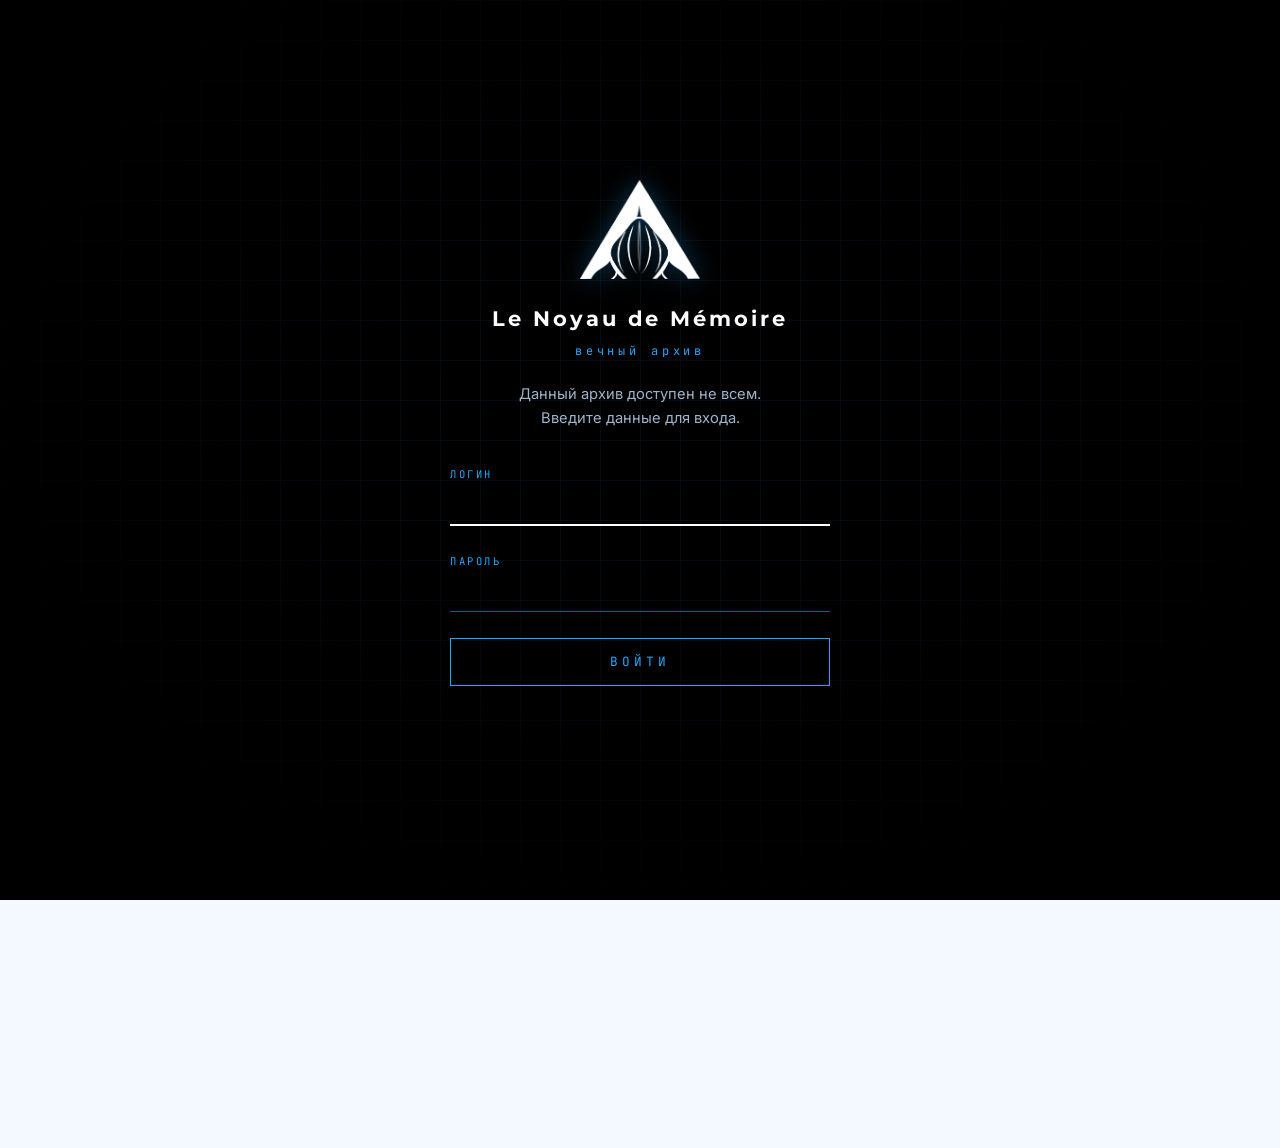
==== commit 146257fd: "Update index.html" ====
--- a/index.html
+++ b/index.html
@@ -14,7 +14,7 @@
   <body class="is-locked">
     <svg class="svg-defs" width="0" height="0" aria-hidden="true" focusable="false">
       <filter id="logo-slate" color-interpolation-filters="sRGB">
-        <feFlood flood-color="#425363" />
+        <feFlood flood-color="#96a9ae" />
         <feComposite in2="SourceAlpha" operator="in" />
       </filter>
     </svg>
--- a/css/style.css
+++ b/css/style.css
@@ -13,6 +13,8 @@
   --grid-rgb: 31,167,255;
   --card-rgb: 255,255,255;
   --overlay-rgb: 7,18,43;
+  --panel: #07122b;
+  --accent-text: #1fa7ff;
   --on-dark: #1fa7ff;
   --on-dark-text: #c9dcf0;
   --dot-hi-1: #6fcaff;
@@ -38,7 +40,7 @@
 }
 
 button { font: inherit; color: inherit; background: none; border: 0; cursor: pointer; }
-button:focus-visible { outline: 2px solid var(--electric); outline-offset: 2px; }
+button:focus-visible { outline: 2px solid var(--accent-text); outline-offset: 2px; }
 .mono { font-family: var(--font-mono); letter-spacing: 0.06em; }
 .muted { color: var(--steel); font-size: 0.9rem; }
 
@@ -104,12 +106,12 @@
   font-family: var(--font-display); font-weight: 700; font-size: clamp(1.35rem, 4.6vw, 3.3rem);
   letter-spacing: 0.07em; line-height: 1.1; color: var(--navy);
 }
-.hero-sub { margin-top: 14px; font-family: var(--font-mono); font-size: 0.82rem; letter-spacing: 0.3em; color: var(--electric); }
+.hero-sub { margin-top: 14px; font-family: var(--font-mono); font-size: 0.82rem; letter-spacing: 0.3em; color: var(--accent-text); }
 .hero-text { max-width: 620px; margin: 26px auto 0; font-size: 1.05rem; color: var(--graphite); }
 
 .meta-grid {
   display: flex; flex-wrap: wrap; justify-content: center; gap: 0; margin: 38px auto 0;
-  max-width: 900px; background: var(--navy); color: var(--cold-white);
+  max-width: 900px; background: var(--panel); color: var(--cold-white);
   border-top: 2px solid var(--electric);
 }
 .meta-grid > div { flex: 1 1 150px; padding: 14px 18px; text-align: left; border-left: 1px solid rgba(var(--accent-rgb),0.3); }
@@ -132,7 +134,7 @@
   color: var(--navy); border-bottom-color: var(--electric);
   background: linear-gradient(to top, rgba(var(--accent-rgb),0.14), transparent);
 }
-.tab-number { color: var(--electric); }
+.tab-number { color: var(--accent-text); }
 
 .panel { padding: 36px 0 20px; animation: rise 0.5s ease both; min-height: 320px; }
 
@@ -144,7 +146,7 @@
 .overview { display: grid; grid-template-columns: 1.2fr 1fr; gap: 32px; align-items: start; }
 .overview-text p + p { margin-top: 10px; }
 .featured {
-  background: var(--navy); color: var(--cold-white); padding: 26px; position: relative;
+  background: var(--panel); color: var(--cold-white); padding: 26px; position: relative;
   border-left: 3px solid var(--electric);
   box-shadow: 0 0 0 1px rgba(var(--accent-rgb),0.25), 0 12px 40px rgba(7,18,43,0.18);
 }
@@ -155,7 +157,7 @@
   margin-top: 18px; padding: 10px 16px; font-family: var(--font-mono); font-size: 0.72rem; letter-spacing: 0.18em;
   border: 1px solid var(--on-dark); color: var(--on-dark); transition: background 0.25s, color 0.25s;
 }
-.featured-link:hover { background: var(--on-dark); color: var(--navy); }
+.featured-link:hover { background: var(--on-dark); color: var(--panel); }
 
 .documents { display: grid; grid-template-columns: 220px 1fr; gap: 40px; align-items: start; }
 .doc-list { list-style: none; position: sticky; top: 16px; }
@@ -163,7 +165,7 @@
   display: flex; flex-direction: column; width: 100%; text-align: left; padding: 12px 14px;
   border-left: 2px solid var(--pale-blue); font-size: 0.92rem; line-height: 1.35; transition: all 0.25s;
 }
-.doc-list-item .mono { font-size: 0.68rem; color: var(--electric); }
+.doc-list-item .mono { font-size: 0.68rem; color: var(--accent-text); }
 .doc-list-item:hover, .doc-list-item[aria-current='true'] { border-left-color: var(--electric); background: rgba(var(--accent-rgb),0.08); }
 
 .doc-reader {
@@ -186,7 +188,7 @@
 .doc-empty { font-family: var(--font-mono); font-size: 0.78rem; letter-spacing: 0.14em; color: var(--grey); border: 1px dashed var(--pale-blue); padding: 14px; }
 
 .restricted-block {
-  margin: 22px 0; padding: 22px 26px; background: var(--navy); color: var(--cold-white);
+  margin: 22px 0; padding: 22px 26px; background: var(--panel); color: var(--cold-white);
   border-left: 3px solid var(--electric); box-shadow: inset 0 0 40px rgba(var(--accent-rgb),0.08);
 }
 .restricted-block h4 { font-family: var(--font-display); font-size: 1.1rem; margin: 6px 0 12px; }
@@ -231,33 +233,26 @@
 }
 .frame figcaption { display: flex; flex-direction: column; margin-top: 10px; font-family: var(--font-mono); font-size: 0.6rem; letter-spacing: 0.14em; color: var(--steel); }
 .frame-number { color: var(--navy); font-size: 0.68rem; }
-.frame-status { color: var(--electric); }
+.frame-status { color: var(--accent-text); }
 .corner { position: absolute; width: 12px; height: 12px; border: 0 solid var(--electric); }
 .corner-tl { top: -1px; left: -1px; border-top-width: 2px; border-left-width: 2px; }
 .corner-tr { top: -1px; right: -1px; border-top-width: 2px; border-right-width: 2px; }
 .corner-bl { bottom: -1px; left: -1px; border-bottom-width: 2px; border-left-width: 2px; }
 .corner-br { bottom: -1px; right: -1px; border-bottom-width: 2px; border-right-width: 2px; }
 
-.lightbox {
-  position: fixed; inset: 0; z-index: 50; display: flex; align-items: center; justify-content: center; padding: 24px;
-  background: rgba(var(--overlay-rgb),0.92); cursor: zoom-out; animation: fade 0.3s ease both;
-}
-.lightbox img { max-width: 100%; max-height: 88vh; object-fit: contain; border: 1px solid var(--electric); box-shadow: 0 0 40px rgba(var(--accent-rgb),0.3); }
-.lightbox-label { position: absolute; bottom: 18px; font-family: var(--font-mono); font-size: 0.68rem; letter-spacing: 0.2em; color: var(--on-dark); }
-
 @keyframes fade { from { opacity: 0; } to { opacity: 1; } }
 
 .site-footer {
   display: flex; flex-wrap: wrap; justify-content: space-between; gap: 8px 24px; margin-top: 56px; padding-top: 14px;
   border-top: 1px solid var(--electric); font-family: var(--font-mono); font-size: 0.64rem; letter-spacing: 0.18em; color: var(--steel);
 }
-.footer-status { color: var(--electric); }
+.footer-status { color: var(--accent-text); }
 
 .transmission {
   position: fixed; inset: 0; z-index: 100; display: flex; align-items: center; justify-content: center;
   background: #050000; opacity: 0; animation: fade 0.9s ease forwards;
 }
-.transmission span { opacity: 0; font-family: var(--font-mono); letter-spacing: 0.4em; font-size: clamp(0.8rem, 3vw, 1.1rem); color: var(--electric); text-shadow: 0 0 12px rgba(var(--accent-rgb),0.7); }
+.transmission span { opacity: 0; font-family: var(--font-mono); letter-spacing: 0.4em; font-size: clamp(0.8rem, 3vw, 1.1rem); color: var(--accent-text); text-shadow: 0 0 12px rgba(var(--accent-rgb),0.7); }
 .transmission.is-message span { animation: fade 0.8s ease 0.1s forwards, flicker 1.6s steps(1) 0.9s; }
 
 @keyframes flicker { 0% { opacity: 1; } 35% { opacity: 0.55; } 40% { opacity: 1; } 70% { opacity: 0.7; } 100% { opacity: 1; } }
@@ -336,7 +331,7 @@
   max-width: 900px; margin: 18px auto 0; padding: 18px 22px; text-align: left; background: rgba(var(--card-rgb),0.85);
   border: 1px solid var(--pale-blue); border-left: 3px solid var(--navy); box-shadow: inset 0 0 24px rgba(var(--accent-rgb),0.08);
 }
-.notice-tag { display: block; margin-bottom: 8px; font-family: var(--font-mono); font-size: 0.66rem; letter-spacing: 0.24em; color: var(--electric); }
+.notice-tag { display: block; margin-bottom: 8px; font-family: var(--font-mono); font-size: 0.66rem; letter-spacing: 0.24em; color: var(--accent-text); }
 .notice-line { display: flex; align-items: center; gap: 12px; font-family: var(--font-display); font-weight: 600; font-size: 0.98rem; line-height: 1.5; color: var(--navy); }
 .notice-line + .notice-line { margin-top: 4px; }
 .notice-dot { flex: 0 0 auto; width: 7px; height: 7px; border-radius: 50%; background: var(--navy); animation: pulse 2.2s ease-in-out infinite; }
@@ -345,7 +340,7 @@
 body.is-locked .shell, body.is-locked .grid-backdrop, body.is-locked .scan-line { visibility: hidden; }
 
 .login {
-  --electric: #1fa7ff; --accent-rgb: 31,167,255;
+  --electric: #1fa7ff; --accent-rgb: 31,167,255; --accent-text: #1fa7ff;
   position: fixed; inset: 0; z-index: 200; display: flex; align-items: center; justify-content: center; padding: 24px;
   overflow-y: auto; background: #000; color: #e4f3ff; transition: opacity 0.8s ease;
 }
@@ -360,17 +355,17 @@
 .login-card { position: relative; width: 100%; max-width: 380px; margin: auto; text-align: center; }
 .login-sigil .sigil { width: 120px; margin: 0 auto 22px; --logo-tone: brightness(1); }
 .login-name { font-family: var(--font-display); font-weight: 700; font-size: 1.3rem; letter-spacing: 0.14em; color: #fff; }
-.login-sub { margin-top: 4px; font-family: var(--font-mono); font-size: 0.75rem; letter-spacing: 0.32em; color: var(--electric); }
+.login-sub { margin-top: 4px; font-family: var(--font-mono); font-size: 0.75rem; letter-spacing: 0.32em; color: var(--accent-text); }
 .login-warning { margin: 22px 0 28px; font-size: 0.92rem; line-height: 1.6; color: #9db4cc; }
 .login-field { display: block; margin-bottom: 20px; text-align: left; }
-.login-field span { font-family: var(--font-mono); font-size: 0.66rem; letter-spacing: 0.24em; color: var(--electric); }
+.login-field span { font-family: var(--font-mono); font-size: 0.66rem; letter-spacing: 0.24em; color: var(--accent-text); }
 .login-field input {
   display: block; width: 100%; padding: 8px 2px; background: transparent; border: 0; border-radius: 0;
   border-bottom: 1px solid rgba(var(--accent-rgb),0.55); outline: none; color: #fff; font-family: var(--font-mono); font-size: 16px; letter-spacing: 0.08em;
 }
 .login-field input:focus { border-bottom-color: #fff; box-shadow: 0 1px 0 #fff; }
 .login-submit {
-  width: 100%; min-height: 48px; margin-top: 6px; border: 1px solid var(--electric); color: var(--electric);
+  width: 100%; min-height: 48px; margin-top: 6px; border: 1px solid var(--electric); color: var(--accent-text);
   font-family: var(--font-mono); font-size: 0.8rem; letter-spacing: 0.3em; transition: background 0.25s, color 0.25s;
 }
 .login-submit:hover { background: var(--electric); color: #000; }
@@ -389,7 +384,7 @@
   border: 1px solid var(--pale-blue); border-left: 3px solid var(--electric);
   box-shadow: inset 0 0 24px rgba(var(--accent-rgb),0.08);
 }
-.doc-fields-title { display: block; margin-bottom: 12px; font-family: var(--font-mono); font-size: 0.68rem; letter-spacing: 0.24em; color: var(--electric); text-transform: uppercase; }
+.doc-fields-title { display: block; margin-bottom: 12px; font-family: var(--font-mono); font-size: 0.68rem; letter-spacing: 0.24em; color: var(--accent-text); text-transform: uppercase; }
 .doc-fields-list { display: grid; grid-template-columns: 1fr 1fr; gap: 0 28px; }
 .doc-field { padding: 9px 0 11px; border-top: 1px solid rgba(var(--accent-rgb),0.3); }
 .doc-field dt { font-family: var(--font-mono); font-size: 0.64rem; letter-spacing: 0.2em; color: var(--steel); }
@@ -399,30 +394,135 @@
   .doc-fields-list { grid-template-columns: 1fr; }
 }
 
-.signal, .transmission { --electric: #ff2a2a; --accent-rgb: 255,42,42; }
-
+.signal, .transmission { --electric: #ff2a2a; --accent-rgb: 255,42,42; --accent-text: #ff2a2a; }
+
+/* ===== Тема «Крих Вейль» ===== */
 body.theme-full {
-  --white: #E8EDF0; --cold-white: #E8EDF0; --ice: #E1E4E3; --pale-blue: rgba(143,168,174,0.65);
-  --electric: #A90101; --accent-rgb: 169,1,1; --grid-rgb: 143,168,174; --card-rgb: 232,237,240; --overlay-rgb: 66,83,99;
-  --steel: #425363; --grey: #8FA8AE; --graphite: #425363; --navy: #425363; --ink: #425363;
-  --on-dark: #E1E4E3; --on-dark-text: #E1E4E3; --dot-hi-1: #8FA8AE; --dot-hi-2: #E1E4E3;
+  /* палитра: #bd102d #883240 #420c1a #12151f #96a9ae */
+  --c-red: #bd102d; --c-wine: #883240; --c-burgundy: #420c1a; --c-ink: #12151f; --c-steel: #96a9ae;
+  --white: #e6ecee; --cold-white: #e6ecee; --ice: #25111d; --pale-blue: rgba(150,169,174,0.22);
+  --electric: #bd102d; --accent-rgb: 189,16,45; --grid-rgb: 150,169,174; --card-rgb: 66,12,26; --overlay-rgb: 18,21,31;
+  --steel: #96a9ae; --grey: #7d9096; --graphite: #96a9ae; --ink: #96a9ae; --navy: #d9e2e5;
+  --panel: #420c1a; --accent-text: #96a9ae;
+  --on-dark: #96a9ae; --on-dark-text: #c3cfd2; --dot-hi-1: #d8344f; --dot-hi-2: #ef7b8d;
   --logo-tone: url(#logo-slate);
-}
-
-.svg-defs { position: absolute; width: 0; height: 0; overflow: hidden; }
-
-.redacted { display: inline; }
-.redact-bar { display: inline-block; height: 0.95em; margin: 0; vertical-align: -0.12em; background: var(--navy); border-radius: 1px; }
-.restricted-block .redact-bar, .featured .redact-bar { background: rgba(255,255,255,0.24); }
-
-.doc-banner {
-  margin: 18px 0 0; padding: 12px 16px; background: var(--navy); color: var(--cold-white);
-  border-left: 3px solid var(--electric); font-family: var(--font-mono); font-size: 0.7rem; letter-spacing: 0.16em; line-height: 1.6;
-}
-.restricted-panel .restricted-block p { margin-top: 6px; }
-
-.logout-link {
-  margin-left: 8px; padding: 2px 6px; border: 1px solid var(--pale-blue); font-family: var(--font-mono);
-  font-size: 0.62rem; letter-spacing: 0.14em; color: var(--electric); transition: background 0.25s, color 0.25s;
-}
-.logout-link:hover { background: var(--electric); color: var(--cold-white); }
+  background: #12151f;
+}
+body.theme-full .site-header { border-bottom-color: var(--c-wine); box-shadow: 0 1px 14px rgba(189,16,45,0.28); }
+body.theme-full .brand-name { color: var(--navy); }
+body.theme-full .hero-title { text-shadow: 0 0 28px rgba(189,16,45,0.35); }
+body.theme-full .hero-sub { color: var(--c-steel); }
+body.theme-full .meta-grid { border-top-color: var(--c-red); border: 1px solid rgba(136,50,64,0.55); border-top: 2px solid var(--c-red); }
+body.theme-full .meta-grid > div { border-left-color: rgba(136,50,64,0.55); }
+body.theme-full .tab-number { color: var(--c-steel); opacity: 0.7; }
+body.theme-full .tab[aria-selected='true'] .tab-number { color: var(--c-red); }
+body.theme-full .tab[aria-selected='true'] { background: linear-gradient(to top, rgba(189,16,45,0.2), transparent); }
+body.theme-full .tabs { border-bottom-color: rgba(136,50,64,0.5); }
+body.theme-full .featured, body.theme-full .restricted-block, body.theme-full .doc-banner {
+  background: var(--c-burgundy); border-left-color: var(--c-red);
+}
+body.theme-full .featured { box-shadow: 0 0 0 1px rgba(136,50,64,0.5), 0 14px 40px rgba(0,0,0,0.45); }
+body.theme-full .featured-link { border-color: var(--c-steel); }
+body.theme-full .featured-link:hover { background: var(--c-red); border-color: var(--c-red); color: #fff; }
+body.theme-full .doc-reader {
+  background: rgba(66,12,26,0.28); border-color: rgba(136,50,64,0.45); border-top-color: var(--c-red);
+  box-shadow: 0 14px 44px rgba(0,0,0,0.4);
+}
+body.theme-full .doc-list-item { border-left-color: rgba(136,50,64,0.5); }
+body.theme-full .doc-list-item .mono { color: var(--c-steel); opacity: 0.75; }
+body.theme-full .doc-list-item:hover, body.theme-full .doc-list-item[aria-current='true'] { border-left-color: var(--c-red); background: rgba(66,12,26,0.55); color: var(--navy); }
+body.theme-full .doc-list-item[aria-current='true'] .mono { color: var(--c-steel); }
+body.theme-full .doc-heading { border-bottom-color: var(--c-wine); }
+body.theme-full .doc-section li::before { background: var(--c-red); }
+body.theme-full .doc-fields { background: rgba(66,12,26,0.5); border-color: rgba(136,50,64,0.5); border-left-color: var(--c-red); box-shadow: none; }
+body.theme-full .doc-fields-title { color: var(--c-steel); }
+body.theme-full .doc-field { border-top-color: rgba(136,50,64,0.6); }
+body.theme-full .record-row { border-bottom-color: rgba(136,50,64,0.4); }
+body.theme-full button.record-row:hover { background: rgba(66,12,26,0.55); }
+body.theme-full .notice { background: rgba(66,12,26,0.45); border-color: rgba(136,50,64,0.5); border-left-color: var(--c-red); box-shadow: none; }
+body.theme-full .notice-tag { color: var(--c-steel); }
+body.theme-full .notice-dot { background: var(--c-red); box-shadow: 0 0 8px rgba(189,16,45,0.8); }
+body.theme-full .frame { background: rgba(66,12,26,0.35); border-color: rgba(136,50,64,0.8); }
+body.theme-full .frame-status { color: var(--c-steel); }
+body.theme-full .frame-placeholder { background-image: repeating-linear-gradient(45deg, rgba(136,50,64,0.22) 0 6px, transparent 6px 12px); }
+body.theme-full .site-footer { border-top-color: var(--c-wine); }
+body.theme-full .footer-status { color: var(--c-red); }
+body.theme-full .status-item dd { color: var(--navy); }
+body.theme-full .logout-link { border-color: var(--c-wine); color: var(--c-steel); }
+body.theme-full .logout-link:hover { background: var(--c-red); border-color: var(--c-red); color: #fff; }
+body.theme-full .redact-bar { background: var(--c-wine); }
+body.theme-full .doc-empty { border-color: rgba(136,50,64,0.6); }
+
+/* ===== Фото-иконка в карточке объекта ===== */
+.doc-fields.has-photo {
+  display: grid; grid-template-columns: 104px 1fr; column-gap: 18px; align-items: center;
+  grid-template-areas: 'photo title' 'list list';
+}
+.doc-fields.has-photo .doc-fields-title { grid-area: title; margin-bottom: 0; }
+.doc-fields.has-photo .doc-photo { grid-area: photo; margin: 0 0 14px; }
+.doc-fields.has-photo .doc-fields-list { grid-area: list; }
+.doc-photo { position: relative; padding: 4px; border: 1px solid rgba(var(--accent-rgb),0.55); background: rgba(var(--card-rgb),0.5); }
+.doc-photo-window {
+  display: flex; align-items: center; justify-content: center; width: 100%; aspect-ratio: 1 / 1; overflow: hidden;
+  background-color: var(--ice);
+  background-image: repeating-linear-gradient(45deg, rgba(var(--accent-rgb),0.08) 0 6px, transparent 6px 12px);
+}
+button.doc-photo-window { cursor: zoom-in; background-image: none; }
+.doc-photo-window img { width: 100%; height: 100%; object-fit: cover; transition: transform 0.5s; }
+button.doc-photo-window:hover img { transform: scale(1.06); }
+.doc-photo-word { font-family: var(--font-display); font-weight: 600; font-size: 0.78rem; letter-spacing: 0.3em; padding-left: 0.3em; color: var(--steel); }
+.doc-photo figcaption { display: none; }
+
+/* ===== Просмотр изображения с боковым описанием ===== */
+body.has-viewer { overflow: hidden; }
+.viewer { position: fixed; inset: 0; z-index: 50; background: rgba(var(--overlay-rgb),0.98); animation: fade 0.3s ease both; }
+.viewer-stage {
+  position: absolute; inset: 0; display: flex; align-items: center; justify-content: center;
+  padding: 64px 64px 24px 24px; transition: padding-right 0.35s ease; cursor: zoom-out;
+}
+.viewer.is-panel-open .viewer-stage { padding-right: 404px; }
+.viewer-stage img { max-width: 100%; max-height: 100%; object-fit: contain; border: 1px solid var(--electric); box-shadow: 0 0 40px rgba(var(--accent-rgb),0.3); cursor: default; }
+.viewer-missing { padding: 48px 56px; border: 1px dashed rgba(var(--accent-rgb),0.7); color: var(--steel); letter-spacing: 0.24em; font-size: 0.78rem; cursor: default; }
+.viewer-bar { position: absolute; top: 0; left: 0; right: 0; z-index: 2; display: flex; justify-content: space-between; align-items: center; gap: 12px; padding: 12px 16px; pointer-events: none; }
+.viewer-bar > * { pointer-events: auto; }
+.viewer-label { font-size: 0.68rem; letter-spacing: 0.2em; color: var(--on-dark); }
+.viewer-btn {
+  min-height: 40px; padding: 8px 14px; font-family: var(--font-mono); font-size: 0.66rem; letter-spacing: 0.18em;
+  color: var(--on-dark); background: rgba(var(--overlay-rgb),0.7); border: 1px solid var(--on-dark); transition: background 0.25s, color 0.25s;
+}
+.viewer-btn:hover { background: var(--electric); border-color: var(--electric); color: #fff; }
+
+/* боковая кнопка «ОПИСАНИЕ» — вкладка у правого края, едет вместе с панелью */
+.viewer-tab {
+  position: absolute; top: 50%; right: 0; z-index: 4; transform: translateY(-50%);
+  padding: 18px 10px; writing-mode: vertical-rl; font-family: var(--font-mono); font-size: 0.7rem; letter-spacing: 0.24em;
+  color: #fff; background: var(--electric); border: 1px solid var(--electric); border-right: 0;
+  transition: right 0.35s ease, background 0.25s;
+}
+.viewer-tab:hover { background: var(--c-wine, #883240); }
+.viewer.is-panel-open .viewer-tab { right: min(380px, 100%); }
+
+.viewer-panel {
+  position: absolute; top: 0; right: 0; bottom: 0; z-index: 3; width: min(380px, 100%); padding: 72px 28px 28px; overflow-y: auto;
+  background: var(--panel); color: var(--on-dark-text); border-left: 2px solid var(--electric);
+  box-shadow: -16px 0 40px rgba(0,0,0,0.4); transform: translateX(100%); visibility: hidden;
+  transition: transform 0.35s ease, visibility 0s linear 0.35s;
+}
+.viewer.is-panel-open .viewer-panel { transform: none; visibility: visible; transition: transform 0.35s ease; }
+.viewer-tag { font-size: 0.66rem; letter-spacing: 0.24em; color: var(--on-dark); }
+.viewer-title { margin: 8px 0 18px; font-family: var(--font-display); font-weight: 600; font-size: 1.25rem; line-height: 1.3; color: var(--cold-white); }
+.viewer-meta { margin-bottom: 20px; font-size: 0.66rem; letter-spacing: 0.14em; }
+.viewer-meta > div { display: flex; justify-content: space-between; gap: 16px; padding: 8px 0; border-top: 1px solid rgba(var(--accent-rgb),0.45); }
+.viewer-meta dt { color: var(--on-dark); opacity: 0.75; }
+.viewer-meta dd { text-align: right; overflow-wrap: anywhere; }
+.viewer-text p { margin-bottom: 12px; font-size: 0.96rem; line-height: 1.65; }
+
+@media (max-width: 900px) {
+  .viewer.is-panel-open .viewer-stage { padding-right: 64px; }
+  .viewer-panel { width: 100%; }
+  .viewer.is-panel-open .viewer-tab { right: 0; z-index: 5; }
+}
+@media (max-width: 640px) {
+  .viewer-stage { padding: 64px 52px 12px 12px; }
+  .viewer-label { display: none; }
+}
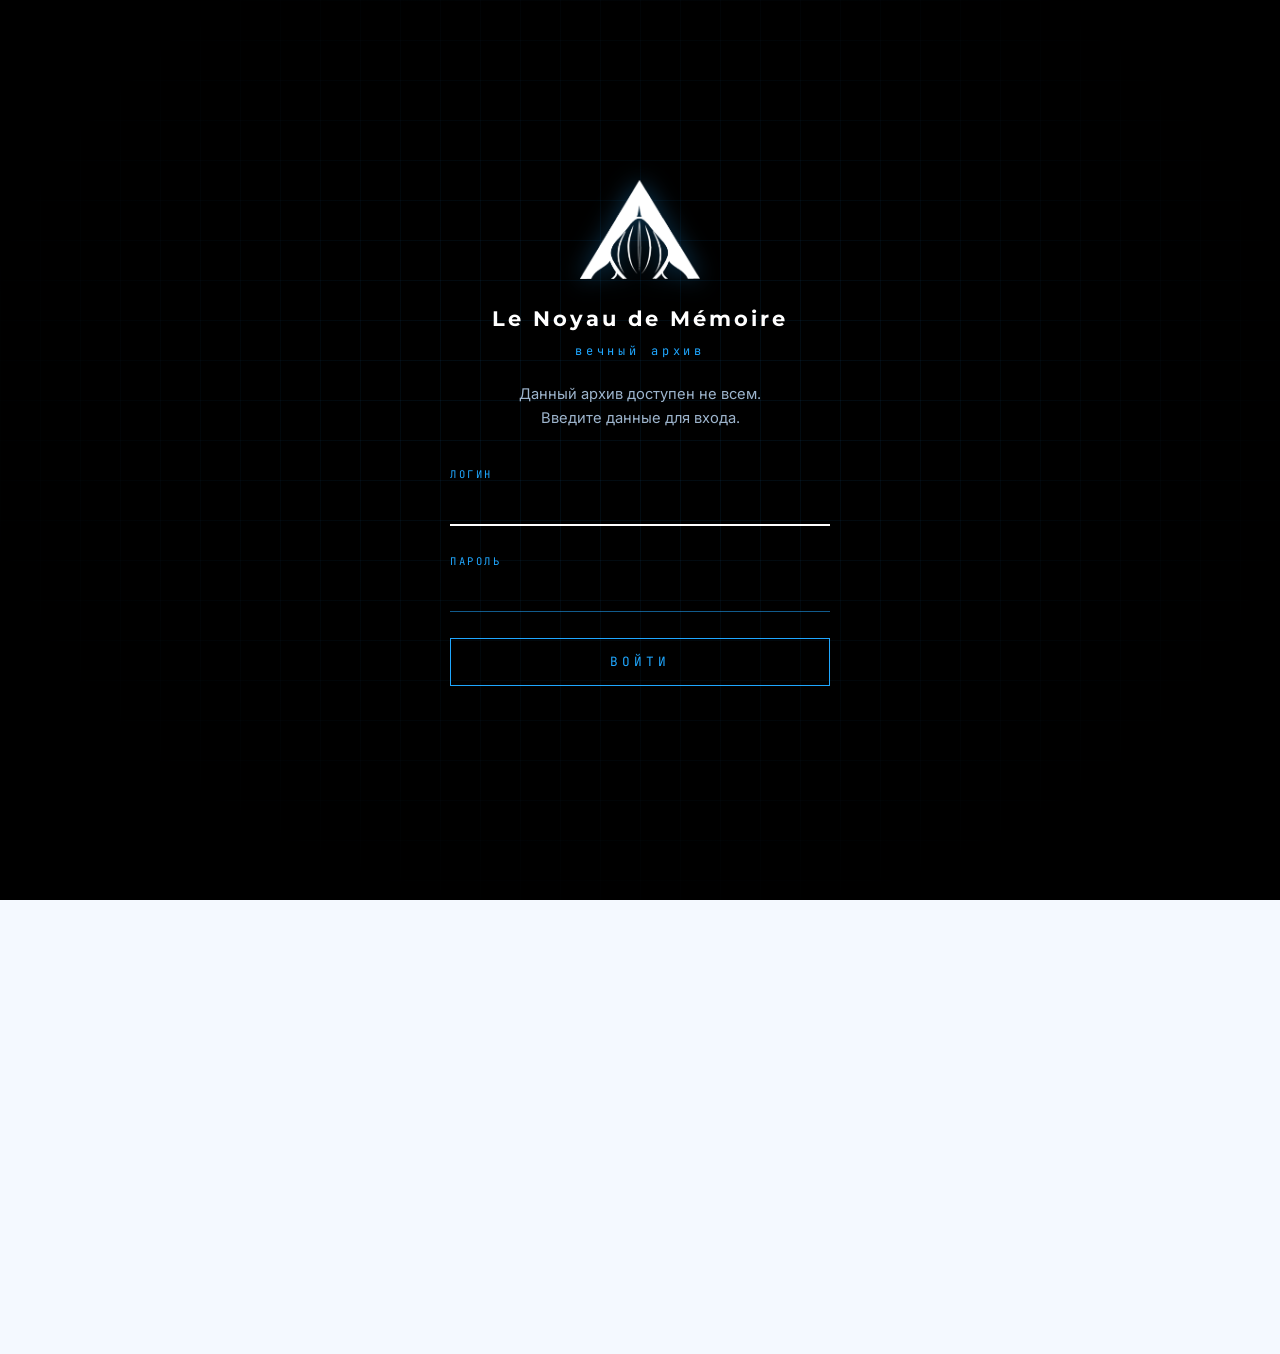
==== commit bb864d0a: "Update index.html" ====
--- a/index.html
+++ b/index.html
@@ -82,5 +82,6 @@
     <script src="js/images.js"></script>
     <script src="js/login.js"></script>
     <script src="js/main.js"></script>
+    <script src="js/music.js" data-track="main"></script>
   </body>
 </html>
--- a/css/style.css
+++ b/css/style.css
@@ -396,10 +396,8 @@
 
 .signal, .transmission { --electric: #ff2a2a; --accent-rgb: 255,42,42; --accent-text: #ff2a2a; }
 
-/* ===== Тема «Крих Вейль» ===== */
 body.theme-full {
-  /* палитра: #bd102d #883240 #420c1a #12151f #96a9ae */
-  --c-red: #bd102d; --c-wine: #883240; --c-burgundy: #420c1a; --c-ink: #12151f; --c-steel: #96a9ae;
+    --c-red: #bd102d; --c-wine: #883240; --c-burgundy: #420c1a; --c-ink: #12151f; --c-steel: #96a9ae;
   --white: #e6ecee; --cold-white: #e6ecee; --ice: #25111d; --pale-blue: rgba(150,169,174,0.22);
   --electric: #bd102d; --accent-rgb: 189,16,45; --grid-rgb: 150,169,174; --card-rgb: 66,12,26; --overlay-rgb: 18,21,31;
   --steel: #96a9ae; --grey: #7d9096; --graphite: #96a9ae; --ink: #96a9ae; --navy: #d9e2e5;
@@ -450,10 +448,8 @@
 body.theme-full .status-item dd { color: var(--navy); }
 body.theme-full .logout-link { border-color: var(--c-wine); color: var(--c-steel); }
 body.theme-full .logout-link:hover { background: var(--c-red); border-color: var(--c-red); color: #fff; }
-body.theme-full .redact-bar { background: var(--c-wine); }
 body.theme-full .doc-empty { border-color: rgba(136,50,64,0.6); }
 
-/* ===== Фото-иконка в карточке объекта ===== */
 .doc-fields.has-photo {
   display: grid; grid-template-columns: 104px 1fr; column-gap: 18px; align-items: center;
   grid-template-areas: 'photo title' 'list list';
@@ -473,7 +469,6 @@
 .doc-photo-word { font-family: var(--font-display); font-weight: 600; font-size: 0.78rem; letter-spacing: 0.3em; padding-left: 0.3em; color: var(--steel); }
 .doc-photo figcaption { display: none; }
 
-/* ===== Просмотр изображения с боковым описанием ===== */
 body.has-viewer { overflow: hidden; }
 .viewer { position: fixed; inset: 0; z-index: 50; background: rgba(var(--overlay-rgb),0.98); animation: fade 0.3s ease both; }
 .viewer-stage {
@@ -492,7 +487,6 @@
 }
 .viewer-btn:hover { background: var(--electric); border-color: var(--electric); color: #fff; }
 
-/* боковая кнопка «ОПИСАНИЕ» — вкладка у правого края, едет вместе с панелью */
 .viewer-tab {
   position: absolute; top: 50%; right: 0; z-index: 4; transform: translateY(-50%);
   padding: 18px 10px; writing-mode: vertical-rl; font-family: var(--font-mono); font-size: 0.7rem; letter-spacing: 0.24em;
@@ -526,3 +520,107 @@
   .viewer-stage { padding: 64px 52px 12px 12px; }
   .viewer-label { display: none; }
 }
+
+.frame-window.is-redacted, .doc-photo-window.is-redacted { background: #000; background-image: none; }
+.frame-window.is-redacted { cursor: zoom-in; }
+.doc-photo-window.is-redacted { cursor: default; }
+.viewer-redacted {
+  display: flex; align-items: center; justify-content: center; width: min(100%, 640px); aspect-ratio: 1 / 1; max-height: 100%;
+  padding: 24px; text-align: center; background: #000; border: 1px solid rgba(var(--accent-rgb),0.5);
+  color: var(--on-dark); font-size: 0.72rem; letter-spacing: 0.2em; line-height: 1.8; cursor: default;
+}
+
+.svg-defs { position: absolute; width: 0; height: 0; overflow: hidden; }
+
+.redacted { display: inline; }
+.redact-bar { display: inline-block; height: 0.95em; margin: 0; vertical-align: -0.12em; background: #000; border-radius: 1px; }
+.restricted-block .redact-bar, .featured .redact-bar, .viewer-panel .redact-bar { background: #000; box-shadow: 0 0 0 1px rgba(255,255,255,0.14); }
+
+.doc-banner {
+  margin: 18px 0 0; padding: 12px 16px; background: var(--panel); color: var(--cold-white);
+  border-left: 3px solid var(--electric); font-family: var(--font-mono); font-size: 0.7rem; letter-spacing: 0.16em; line-height: 1.6;
+}
+.restricted-panel .restricted-block p { margin-top: 6px; }
+
+.logout-link {
+  margin-left: 8px; padding: 2px 6px; border: 1px solid var(--pale-blue); font-family: var(--font-mono);
+  font-size: 0.62rem; letter-spacing: 0.14em; color: var(--accent-text); transition: background 0.25s, color 0.25s;
+}
+.logout-link:hover { background: var(--electric); color: var(--cold-white); }
+
+.tech-note { margin-top: 22px; padding: 20px 22px; background: rgba(var(--card-rgb),0.7); border: 1px solid var(--pale-blue); border-left: 3px solid var(--electric); }
+.tech-note-tag { display: block; font-family: var(--font-mono); font-size: 0.66rem; letter-spacing: 0.24em; color: var(--accent-text); }
+.tech-note-title { margin: 8px 0 6px; font-family: var(--font-display); font-weight: 600; font-size: 1rem; line-height: 1.35; letter-spacing: 0.03em; color: var(--navy); }
+.tech-note-class { display: block; margin-bottom: 14px; font-size: 0.64rem; color: var(--steel); }
+.tech-note p { margin-bottom: 10px; font-size: 0.95rem; line-height: 1.65; }
+.tech-note strong { color: var(--navy); font-weight: 600; }
+.tech-note-foot { margin: 14px 0 0; padding-top: 12px; border-top: 1px solid var(--pale-blue); }
+body.theme-full .tech-note { background: rgba(66,12,26,0.4); border-color: rgba(136,50,64,0.5); border-left-color: var(--c-red); }
+
+.tech-popup {
+  position: fixed; inset: 0; z-index: 300; display: flex; align-items: center; justify-content: center; padding: 20px;
+  overflow-y: auto; background: rgba(10,0,3,0.78); animation: fade 0.4s ease both;
+}
+.tech-popup-box {
+  width: 100%; max-width: 560px; margin: auto; padding: 28px 30px 26px; color: #fff;
+  background: linear-gradient(160deg, #c4122f, #8f0d22); border: 1px solid #ff5b73; border-top: 4px solid #ff8da0;
+  box-shadow: 0 0 0 1px rgba(0,0,0,0.4), 0 20px 70px rgba(189,16,45,0.55); animation: rise 0.5s ease both;
+}
+.tech-popup-box .tech-note-tag { color: #ffd3da; }
+.tech-popup-box .tech-note-title { color: #fff; font-size: 1.15rem; }
+.tech-popup-box .tech-note-class { color: #ffd3da; }
+.tech-popup-box p { margin-bottom: 12px; font-size: 0.98rem; line-height: 1.65; }
+.tech-popup-box strong { color: #fff; font-weight: 700; }
+.tech-popup-box .tech-note-foot { border-top-color: rgba(255,255,255,0.35); }
+.tech-popup-ok {
+  display: block; width: 100%; min-height: 46px; margin-top: 18px; font-family: var(--font-mono); font-size: 0.78rem; letter-spacing: 0.3em;
+  color: #fff; border: 1px solid #fff; transition: background 0.25s, color 0.25s;
+}
+.tech-popup-ok:hover { background: #fff; color: #8f0d22; }
+.tech-popup-ok:focus-visible { outline: 2px solid #fff; outline-offset: 3px; }
+@media (max-width: 640px) { .tech-popup-box { padding: 22px 20px; } }
+
+.evidence-groups { display: flex; flex-direction: column; gap: 46px; max-width: 980px; margin: 0 auto; }
+.evidence-head { display: flex; flex-wrap: wrap; align-items: baseline; gap: 6px 16px; margin-bottom: 18px; padding-bottom: 8px; border-bottom: 1px solid var(--electric); }
+.evidence-title { font-family: var(--font-display); font-weight: 600; font-size: 1.1rem; letter-spacing: 0.1em; text-transform: uppercase; color: var(--navy); }
+.evidence-path { font-size: 0.66rem; letter-spacing: 0.14em; color: var(--steel); }
+.evidence-link { margin-left: auto; min-height: 36px; padding: 0 12px; font-size: 0.62rem; letter-spacing: 0.2em; color: var(--accent-text); border: 1px solid rgba(var(--accent-rgb),0.55); transition: background 0.25s, color 0.25s; }
+.evidence-link:hover { background: var(--electric); color: #fff; }
+body.theme-full .evidence-head { border-bottom-color: var(--c-wine); }
+body.theme-full .evidence-link { border-color: var(--c-steel); }
+body.theme-full .evidence-link:hover { background: var(--c-red); border-color: var(--c-red); }
+
+.map-block { margin: 18px 0 22px; }
+.map-holder { position: relative; }
+.map {
+  position: relative; border: 1px solid rgba(var(--accent-rgb),0.55); background: var(--ice);
+  box-shadow: inset 0 0 18px rgba(var(--accent-rgb),0.1);
+}
+.map-viewport { position: relative; height: min(440px, 64vh); overflow: hidden; cursor: grab; touch-action: none; user-select: none; outline: none; }
+.map-viewport.is-grabbing { cursor: grabbing; }
+.map-viewport:focus-visible { box-shadow: inset 0 0 0 2px var(--electric); }
+.map-img { position: absolute; left: 0; top: 0; max-width: none; max-height: none; transform-origin: 0 0; will-change: transform; pointer-events: none; }
+.map-controls { position: absolute; top: 10px; right: 10px; display: flex; flex-direction: column; gap: 6px; z-index: 2; }
+.map-btn {
+  width: 44px; height: 44px; display: flex; align-items: center; justify-content: center; font-family: var(--font-mono); font-size: 1.15rem; line-height: 1;
+  color: var(--on-dark); background: var(--panel); border: 1px solid rgba(var(--accent-rgb),0.7); transition: background 0.25s, color 0.25s;
+}
+.map-btn:hover { background: var(--electric); border-color: var(--electric); color: #fff; }
+.map-btn:focus-visible { outline: 2px solid var(--electric); outline-offset: 2px; }
+.map-zoom-wrap { position: absolute; left: 10px; bottom: 10px; z-index: 2; pointer-events: none; }
+.map-zoom { padding: 4px 8px; font-size: 0.66rem; letter-spacing: 0.16em; color: var(--on-dark); background: var(--panel); border: 1px solid rgba(var(--accent-rgb),0.5); }
+.map-caption { margin-top: 8px; font-size: 0.62rem; letter-spacing: 0.14em; color: var(--steel); overflow-wrap: anywhere; }
+.map-pending {
+  display: flex; flex-direction: column; align-items: center; justify-content: center; gap: 8px; min-height: 260px; padding: 16px; text-align: center;
+  font-size: 0.7rem; letter-spacing: 0.2em; color: var(--steel); border: 1px dashed rgba(var(--accent-rgb),0.7);
+  background-image: repeating-linear-gradient(45deg, rgba(var(--accent-rgb),0.08) 0 6px, transparent 6px 12px);
+}
+.map-pending-path { font-size: 0.62rem; letter-spacing: 0.1em; overflow-wrap: anywhere; }
+.map-redacted { display: flex; align-items: center; justify-content: center; min-height: 260px; padding: 16px; text-align: center; font-size: 0.7rem; letter-spacing: 0.2em; color: #8b8b8b; background: #000; }
+body.theme-full .map { background: rgba(66,12,26,0.35); border-color: rgba(136,50,64,0.8); }
+body.theme-full .map-btn { border-color: var(--c-steel); }
+body.theme-full .map-btn:hover { background: var(--c-red); border-color: var(--c-red); }
+
+.map-overlay .map-stage { position: absolute; inset: 56px 12px 12px; }
+.map-overlay .map.is-large, .map-overlay .map.is-large .map-viewport { height: 100%; }
+@media (max-width: 640px) { .map-viewport { height: min(360px, 60vh); } }
